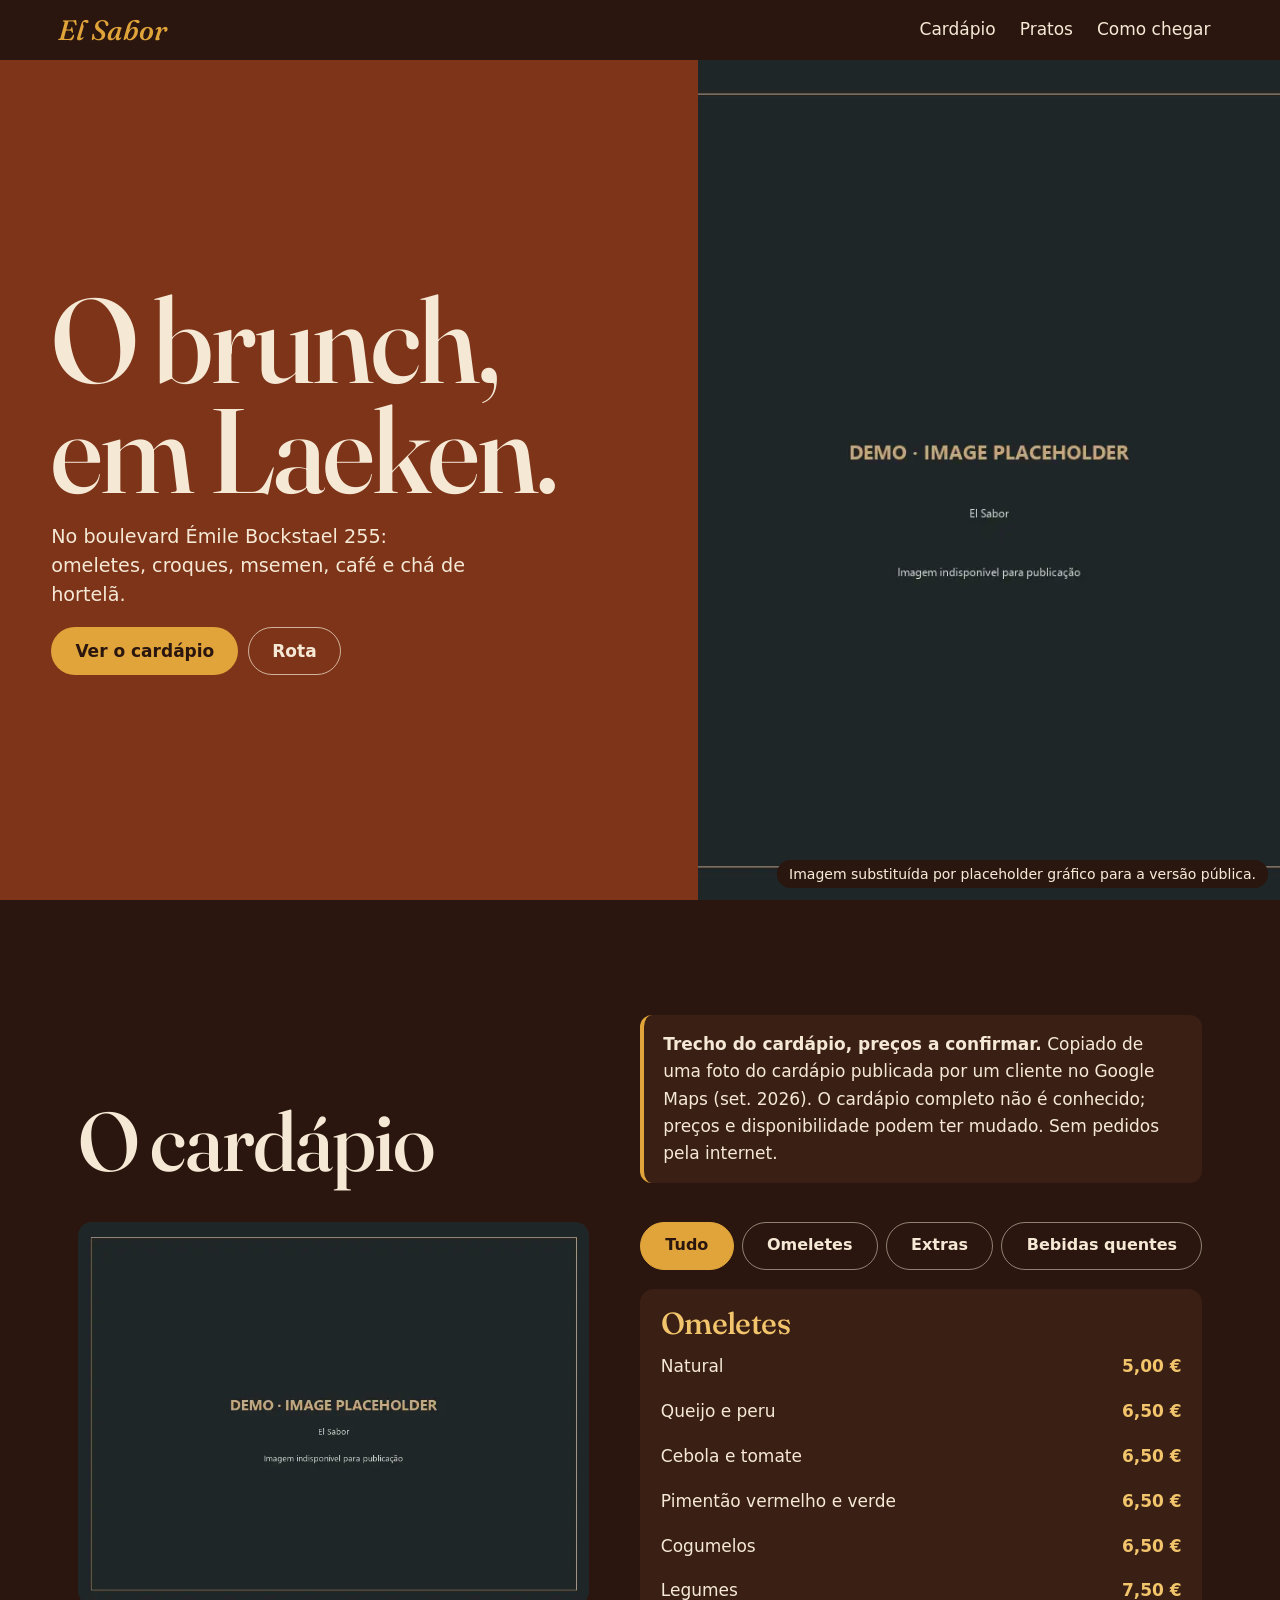
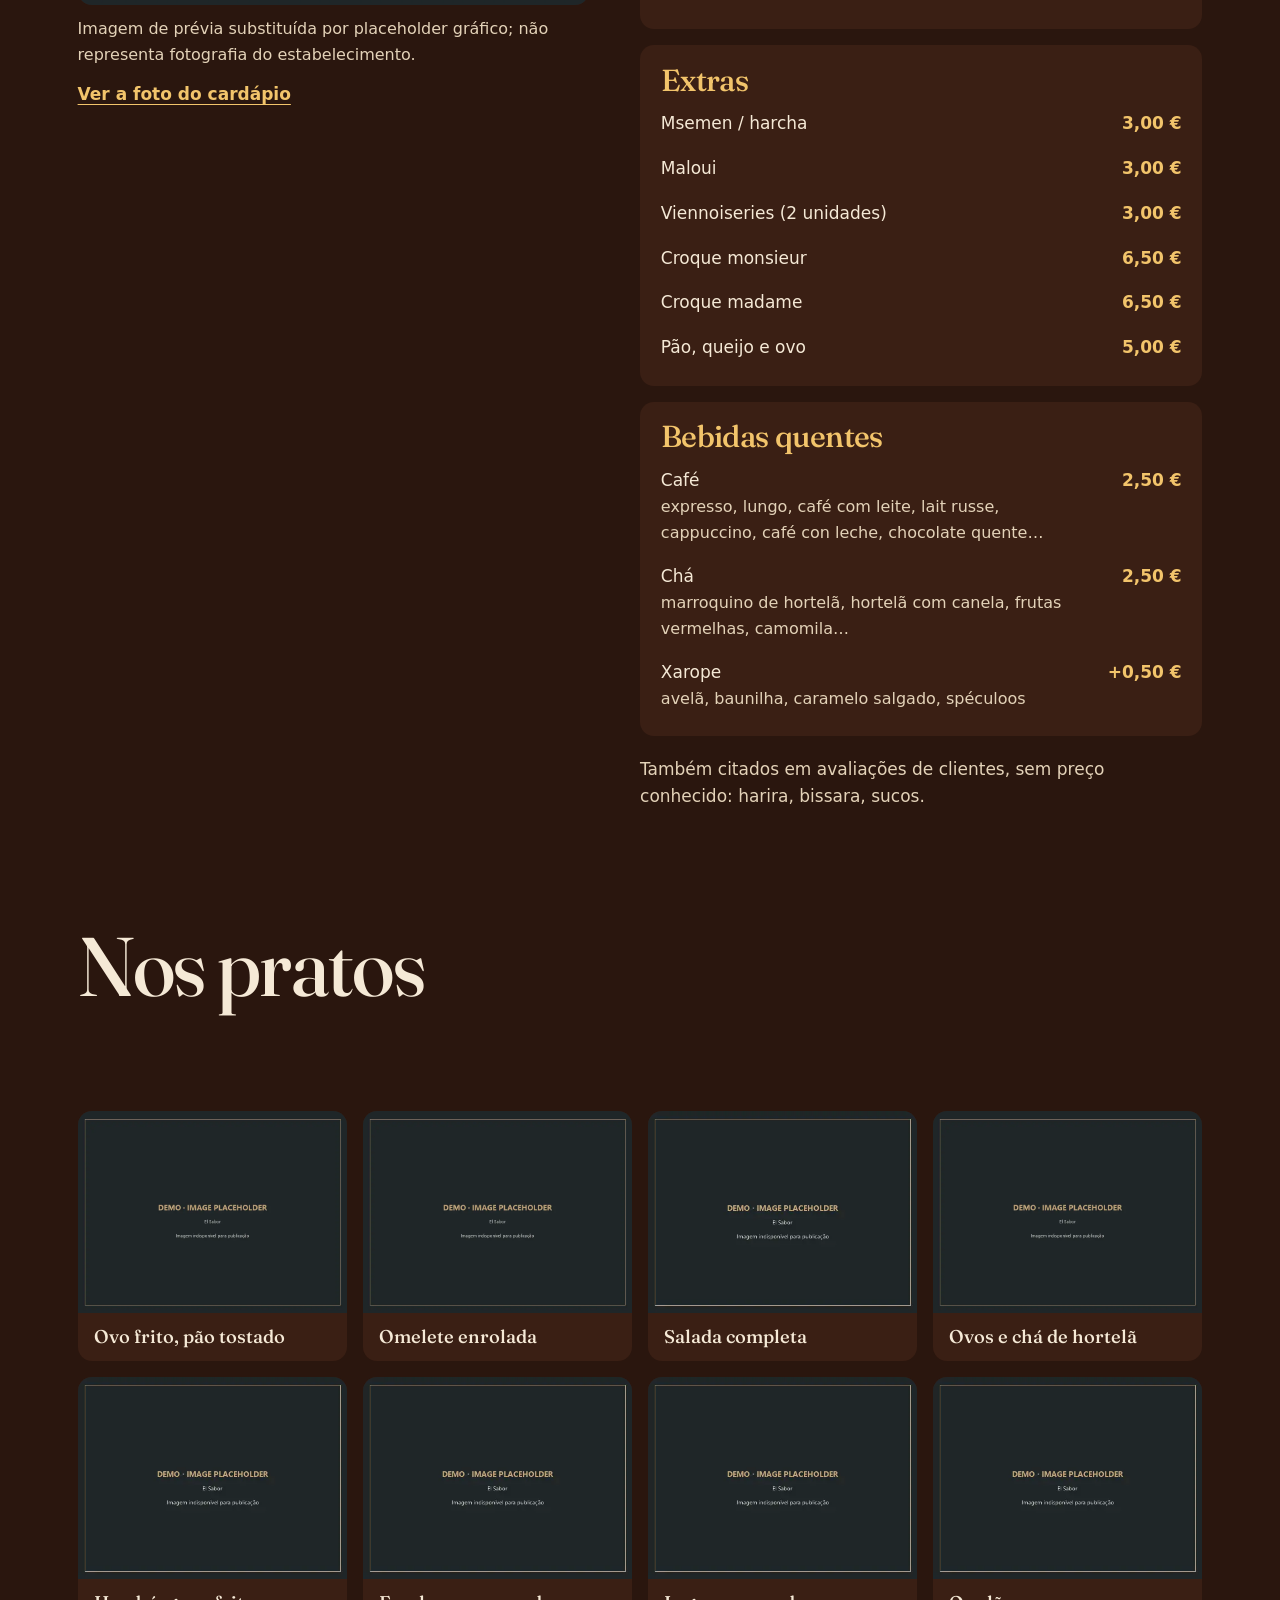
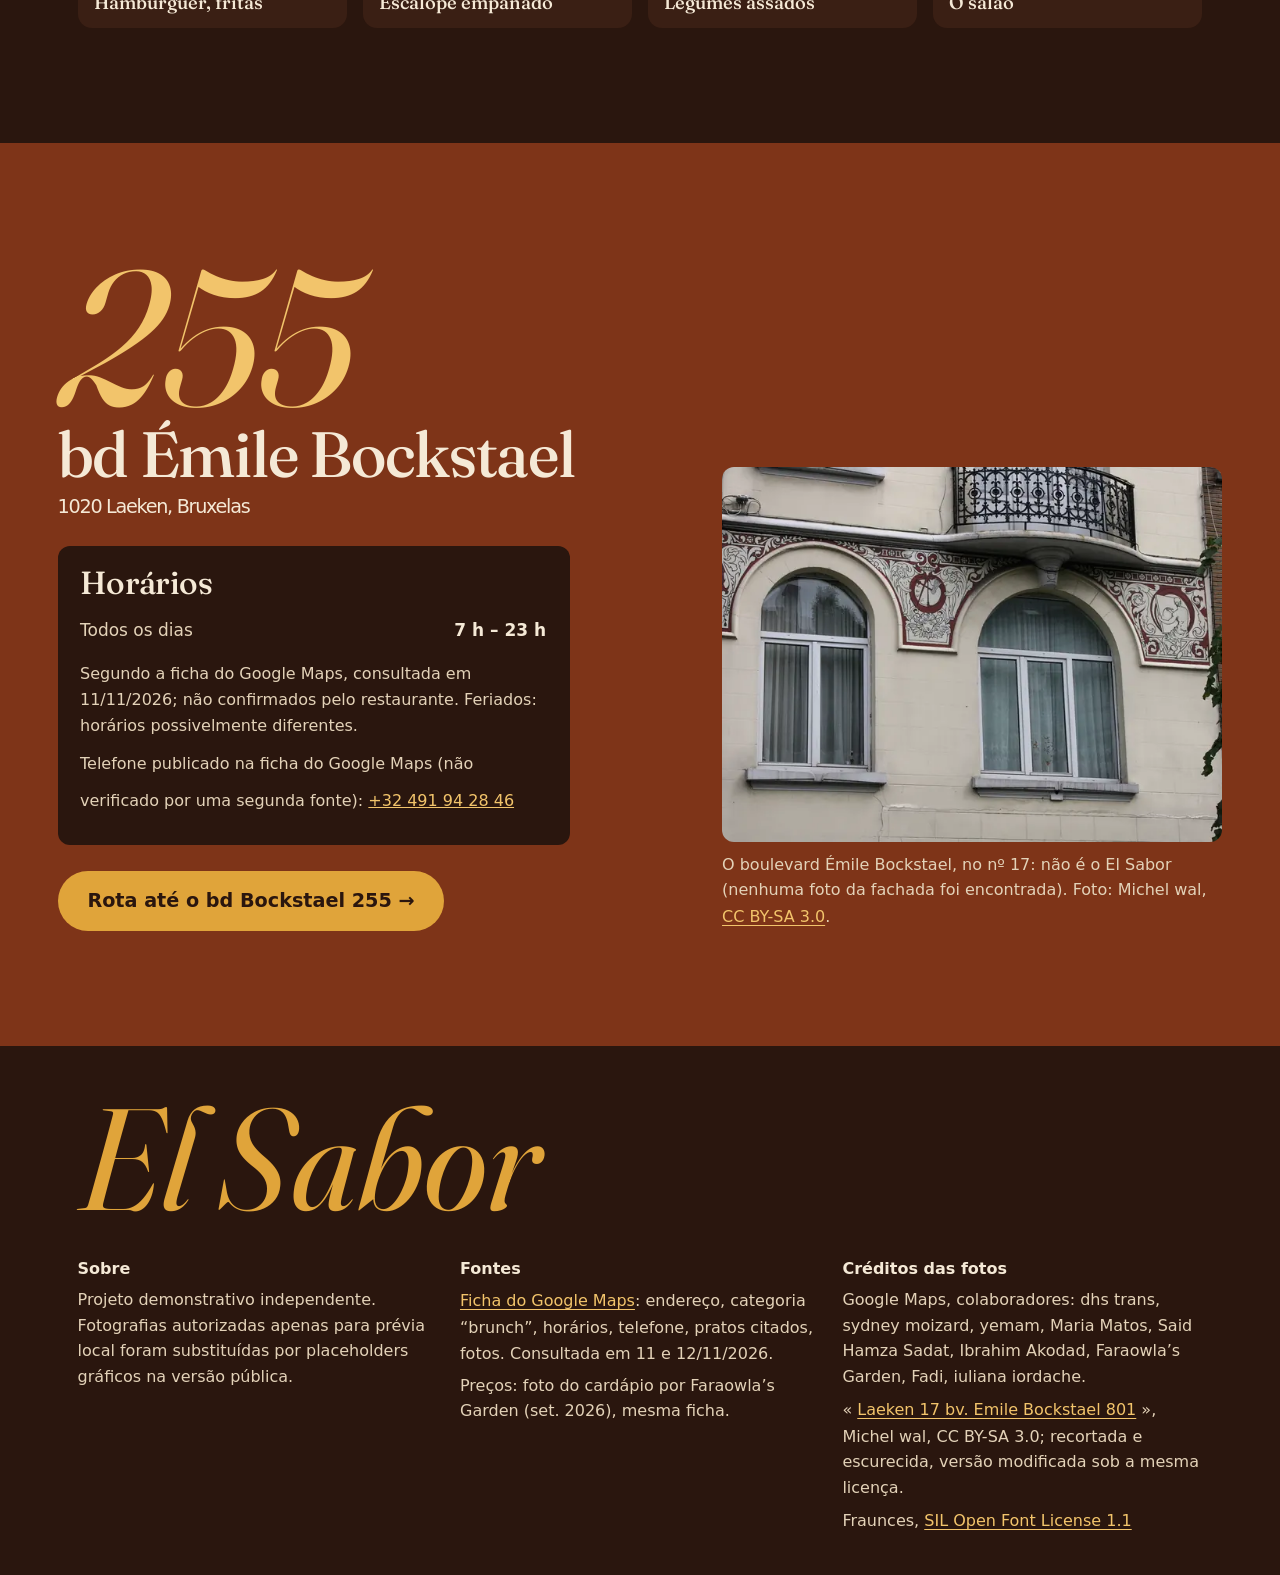
==== el-sabor/index.html @ 10681d8e "Create public-safe Brussels showcase" ====
<!DOCTYPE html>
<html lang="pt-BR">
<head>
<meta charset="utf-8">
<meta name="viewport" content="width=device-width, initial-scale=1, viewport-fit=cover">
<title>El Sabor · Laeken — brunch, boulevard Émile Bockstael 255</title>
<meta name="description" content="El Sabor, restaurante de brunch no boulevard Émile Bockstael 255, em Laeken (Bruxelas): omeletes, croques, msemen, café e chá de hortelã.">
<meta name="theme-color" content="#2A160E">
<link rel="preload" href="fonts/fraunces-latin.woff2" as="font" type="font/woff2" crossorigin>
<link rel="stylesheet" href="styles.css?v=18">
<link rel="icon" href="data:image/svg+xml,%3Csvg xmlns='http://www.w3.org/2000/svg' viewBox='0 0 32 32'%3E%3Crect width='32' height='32' rx='8' fill='%23B4532A'/%3E%3Ccircle cx='16' cy='16' r='7' fill='%23E0A43A'/%3E%3C/svg%3E">
<script>(function(r){r.classList.add('js');if(!matchMedia('(prefers-reduced-motion: reduce)').matches)r.classList.add('motion');setTimeout(function(){if(!r.classList.contains('motion-ready'))r.classList.add('motion-failsafe')},1000)})(document.documentElement)</script>
<script type="module" src="js/main.js?v=6"></script>
</head>
<body>
<a class="skip-link" href="#carte">Ir para o cardápio</a>
<header class="topbar">
  <a class="wordmark" href="#top" aria-label="El Sabor, voltar ao topo">El Sabor</a>
  <nav class="nav" aria-label="Navegação principal"><a href="#carte">Cardápio</a><a href="#assiettes">Pratos</a><a href="#venir">Como chegar</a></nav>
</header>

<main id="top">
  <section class="hero" aria-labelledby="hero-title">
    <div class="hero__media" data-fallback-box>
      <picture>
        <source media="(min-width: 60rem)" srcset="img/photos/hero-tall-720.webp 720w, img/photos/hero-tall-1000.webp 1000w" sizes="42vw" width="1000" height="1250">
        <img data-hero-zoom data-fallback src="img/photos/hero-1024.webp" srcset="img/photos/hero-640.webp 640w, img/photos/hero-1024.webp 1024w, img/photos/hero-1600.webp 1600w" sizes="100vw" width="1600" height="1000" fetchpriority="high" decoding="async"
             alt="Placeholder gráfico para demonstração pública; não é uma fotografia do estabelecimento.">
      </picture>
      <p class="credit">Imagem substituída por placeholder gráfico para a versão pública.</p>
      <p class="credit">Imagem substituída por placeholder gráfico para a versão pública.</p>
    </div>
    <div class="hero__text">
      <h1 id="hero-title" class="hero__title" data-split>O brunch,<br> em Laeken.</h1>
      <p class="hero__lede" data-reveal>No boulevard Émile Bockstael 255: omeletes, croques, msemen, café e chá de hortelã.</p>
      <div class="hero__actions" data-reveal style="--rd:120ms">
        <a class="btn btn--gold" href="#carte" data-magnetic><span class="btn__face">Ver o cardápio</span></a>
        <a class="btn btn--line" href="https://www.google.com/maps/search/?api=1&amp;query=El%20Sabor%2C%20Boulevard%20Emile%20Bockstael%20255%2C%201020%20Laeken" target="_blank" rel="noopener" data-magnetic><span class="btn__face">Rota</span></a>
      </div>
    </div>
  </section>

  <section class="menu" id="carte" aria-labelledby="menu-title" data-filter>
    <div class="menu__head">
      <h2 id="menu-title" data-split>O cardápio</h2>
      <p class="notice" role="note"><strong>Trecho do cardápio, preços a confirmar.</strong> Copiado de uma foto do cardápio publicada por um cliente no Google Maps (set. 2026). O cardápio completo não é conhecido; preços e disponibilidade podem ter mudado. Sem pedidos pela internet.</p>
    </div>
    <div class="menu__grid">
      <div class="menu__media">
        <div class="stage" data-fallback-box aria-hidden="true">
          <img class="stage__img is-on" data-cat-img="tout" data-credit="Imagem de prévia substituída por placeholder gráfico; não representa fotografia do estabelecimento." src="img/photos/card-menu-800.webp" srcset="img/photos/card-menu-480.webp 480w, img/photos/card-menu-800.webp 800w" sizes="(min-width:60rem) 45vw, 100vw" width="800" height="600" alt="" loading="lazy" decoding="async">
          <img class="stage__img" data-cat-img="omelettes" data-credit="Imagem de prévia substituída por placeholder gráfico; não representa fotografia do estabelecimento." src="img/photos/card-omelette-800.webp" srcset="img/photos/card-omelette-480.webp 480w, img/photos/card-omelette-800.webp 800w" sizes="(min-width:60rem) 45vw, 100vw" width="800" height="600" alt="" loading="lazy" decoding="async">
          <img class="stage__img" data-cat-img="extras" data-credit="Imagem de prévia substituída por placeholder gráfico; não representa fotografia do estabelecimento." src="img/photos/card-brunch-800.webp" srcset="img/photos/card-brunch-480.webp 480w, img/photos/card-brunch-800.webp 800w" sizes="(min-width:60rem) 45vw, 100vw" width="800" height="600" alt="" loading="lazy" decoding="async">
          <img class="stage__img" data-cat-img="boissons" data-credit="Imagem de prévia substituída por placeholder gráfico; não representa fotografia do estabelecimento." src="img/photos/card-benedict-800.webp" srcset="img/photos/card-benedict-480.webp 480w, img/photos/card-benedict-800.webp 800w" sizes="(min-width:60rem) 45vw, 100vw" width="800" height="600" alt="" loading="lazy" decoding="async">
        </div>
        <p class="caption" data-stage-credit>O cardápio fotografado por Faraowla’s Garden, set. 2026.</p>
        <button type="button" class="link-btn" data-dish data-group="menu" data-name="O cardápio, fotografado em set. 2026" data-desc="Foto publicada por Faraowla’s Garden na ficha do El Sabor no Google Maps (set. 2026): omeletes, extras e bebidas quentes. Preços da época, a confirmar." data-img="img/photos/full-menu-631.webp" data-alt="Cardápio do El Sabor seguro na mão: omeletes, extras e bebidas quentes com os preços.">Ver a foto do cardápio</button>
      </div>
      <div class="menu__list">
        <div class="filters" role="group" aria-label="Filtrar o cardápio">
          <button type="button" class="filter" data-cat-btn="tout" aria-pressed="true">Tudo</button>
          <button type="button" class="filter" data-cat-btn="omelettes" aria-pressed="false">Omeletes</button>
          <button type="button" class="filter" data-cat-btn="extras" aria-pressed="false">Extras</button>
          <button type="button" class="filter" data-cat-btn="boissons" aria-pressed="false">Bebidas quentes</button>
        </div>
        <p class="visually-hidden" aria-live="polite" data-filter-status></p>
        <div class="groups">
          <section class="group" data-cat="omelettes" aria-labelledby="g-om">
            <h3 id="g-om">Omeletes</h3>
            <table class="prices"><caption class="visually-hidden">Omeletes, preços anotados em set. 2026</caption><tbody>
              <tr><th scope="row">Natural</th><td>5,00 €</td></tr>
              <tr><th scope="row">Queijo e peru</th><td>6,50 €</td></tr>
              <tr><th scope="row">Cebola e tomate</th><td>6,50 €</td></tr>
              <tr><th scope="row">Pimentão vermelho e verde</th><td>6,50 €</td></tr>
              <tr><th scope="row">Cogumelos</th><td>6,50 €</td></tr>
              <tr><th scope="row">Legumes</th><td>7,50 €</td></tr></tbody></table>
          </section>
          <section class="group" data-cat="extras" aria-labelledby="g-ex">
            <h3 id="g-ex">Extras</h3>
            <table class="prices"><caption class="visually-hidden">Extras, preços anotados em set. 2026</caption><tbody>
              <tr><th scope="row">Msemen / harcha</th><td>3,00 €</td></tr>
              <tr><th scope="row">Maloui</th><td>3,00 €</td></tr>
              <tr><th scope="row">Viennoiseries (2 unidades)</th><td>3,00 €</td></tr>
              <tr><th scope="row">Croque monsieur</th><td>6,50 €</td></tr>
              <tr><th scope="row">Croque madame</th><td>6,50 €</td></tr>
              <tr><th scope="row">Pão, queijo e ovo</th><td>5,00 €</td></tr></tbody></table>
          </section>
          <section class="group" data-cat="boissons" aria-labelledby="g-bo">
            <h3 id="g-bo">Bebidas quentes</h3>
            <table class="prices"><caption class="visually-hidden">Bebidas quentes, preços anotados em set. 2026</caption><tbody>
              <tr><th scope="row">Café <span class="sub">expresso, lungo, café com leite, lait russe, cappuccino, café con leche, chocolate quente…</span></th><td>2,50 €</td></tr>
              <tr><th scope="row">Chá <span class="sub">marroquino de hortelã, hortelã com canela, frutas vermelhas, camomila…</span></th><td>2,50 €</td></tr>
              <tr><th scope="row">Xarope <span class="sub">avelã, baunilha, caramelo salgado, spéculoos</span></th><td>+0,50 €</td></tr></tbody></table>
          </section>
        </div>
        <p class="also">Também citados em avaliações de clientes, sem preço conhecido: harira, bissara, sucos.</p>
      </div>
    </div>
  </section>

  <section class="plates" id="assiettes" aria-labelledby="plates-title">
    <div class="plates__head">
      <h2 id="plates-title" data-split>Nos pratos</h2>
      <p data-reveal>Fotos publicadas por clientes na ficha do Google Maps. Os nomes exatos dos pratos não são conhecidos: damos apenas a descrição do que se vê.</p>
    </div>
    <ul class="plates__grid">
      <li data-reveal><button type="button" class="plate" data-dish data-group="plates" data-name="Ovo frito sobre pão tostado" data-desc="Ovo frito sobre pão tostado, salada crua e cesta de pães. Foto publicada por sydney moizard (nov. 2026)." data-img="img/photos/full-brunch-788.webp" data-alt="Placeholder gráfico para demonstração pública; não é uma fotografia do estabelecimento."><img src="img/photos/card-brunch-480.webp" srcset="img/photos/card-brunch-480.webp 480w, img/photos/card-brunch-800.webp 800w" sizes="(min-width:60rem) 25vw, (min-width:36rem) 45vw, 92vw" width="800" height="600" loading="lazy" decoding="async" alt="Placeholder gráfico para demonstração pública; não é uma fotografia do estabelecimento."><span class="plate__label">Ovo frito, pão tostado</span></button></li>
      <li data-reveal style="--rd:60ms"><button type="button" class="plate" data-dish data-group="plates" data-name="Omelete enrolada" data-desc="Omelete enrolada, batatas fritas, salada crua e café. Foto publicada por Maria Matos (set. 2026)." data-img="img/photos/full-omelette-1400.webp" data-alt="Omelete enrolada em prato branco, batatas fritas e café."><img src="img/photos/card-omelette-480.webp" srcset="img/photos/card-omelette-480.webp 480w, img/photos/card-omelette-800.webp 800w" sizes="(min-width:60rem) 25vw, (min-width:36rem) 45vw, 92vw" width="800" height="600" loading="lazy" decoding="async" alt="Omelete enrolada, batatas fritas e café."><span class="plate__label">Omelete enrolada</span></button></li>
      <li data-reveal style="--rd:120ms"><button type="button" class="plate" data-dish data-group="plates" data-name="Salada completa" data-desc="Salada completa com ovo cozido e suco de laranja. Foto publicada por yemam (dez. 2025)." data-img="img/photos/full-salade-1400.webp" data-alt="Placeholder gráfico para demonstração pública; não é uma fotografia do estabelecimento."><img src="img/photos/card-salade-480.webp" srcset="img/photos/card-salade-480.webp 480w, img/photos/card-salade-800.webp 800w" sizes="(min-width:60rem) 25vw, (min-width:36rem) 45vw, 92vw" width="800" height="600" loading="lazy" decoding="async" alt="Placeholder gráfico para demonstração pública; não é uma fotografia do estabelecimento."><span class="plate__label">Salada completa</span></button></li>
      <li data-reveal style="--rd:180ms"><button type="button" class="plate" data-dish data-group="plates" data-name="Ovos com molho holandês" data-desc="Ovos cobertos de molho holandês e copo de chá de hortelã. Foto publicada por Fadi (set. 2025)." data-img="img/photos/full-benedict-1050.webp" data-alt="Ovos cobertos de molho holandês e um copo grande de chá de hortelã."><img src="img/photos/card-benedict-480.webp" srcset="img/photos/card-benedict-480.webp 480w, img/photos/card-benedict-800.webp 800w" sizes="(min-width:60rem) 25vw, (min-width:36rem) 45vw, 92vw" width="800" height="600" loading="lazy" decoding="async" alt="Ovos com molho holandês e chá de hortelã."><span class="plate__label">Ovos e chá de hortelã</span></button></li>
      <li data-reveal><button type="button" class="plate" data-dish data-group="plates" data-name="Hambúrguer e fritas" data-desc="Hambúrguer e batatas fritas na cestinha. Foto publicada por Ibrahim Akodad (out. 2025)." data-img="img/photos/full-burger-1050.webp" data-alt="Hambúrguer e batatas fritas numa cestinha de metal em prato preto."><img src="img/photos/card-burger-480.webp" srcset="img/photos/card-burger-480.webp 480w, img/photos/card-burger-800.webp 800w" sizes="(min-width:60rem) 25vw, (min-width:36rem) 45vw, 92vw" width="800" height="600" loading="lazy" decoding="async" alt="Hambúrguer e batatas fritas."><span class="plate__label">Hambúrguer, fritas</span></button></li>
      <li data-reveal style="--rd:60ms"><button type="button" class="plate" data-dish data-group="plates" data-name="Escalope empanado" data-desc="Escalope empanado, saladas e molhos. Foto publicada por iuliana iordache (dez. 2025)." data-img="img/photos/full-escalope-1050.webp" data-alt="Placeholder gráfico para demonstração pública; não é uma fotografia do estabelecimento."><img src="img/photos/card-escalope-480.webp" srcset="img/photos/card-escalope-480.webp 480w, img/photos/card-escalope-800.webp 800w" sizes="(min-width:60rem) 25vw, (min-width:36rem) 45vw, 92vw" width="800" height="600" loading="lazy" decoding="async" alt="Placeholder gráfico para demonstração pública; não é uma fotografia do estabelecimento."><span class="plate__label">Escalope empanado</span></button></li>
      <li data-reveal style="--rd:120ms"><button type="button" class="plate" data-dish data-group="plates" data-name="Legumes assados" data-desc="Legumes assados, molho e flores comestíveis. Foto publicada por Said Hamza Sadat (out. 2025)." data-img="img/photos/full-legumes-1050.webp" data-alt="Legumes assados com molho, decorados com flores, em prato preto."><img src="img/photos/card-legumes-480.webp" srcset="img/photos/card-legumes-480.webp 480w, img/photos/card-legumes-800.webp 800w" sizes="(min-width:60rem) 25vw, (min-width:36rem) 45vw, 92vw" width="800" height="600" loading="lazy" decoding="async" alt="Legumes assados e molho."><span class="plate__label">Legumes assados</span></button></li>
      <li data-reveal style="--rd:180ms"><button type="button" class="plate" data-dish data-group="plates" data-name="O salão" data-desc="Bancos verdes, madeira clara, balcão ao fundo. Foto publicada por sydney moizard (nov. 2026)." data-img="img/photos/full-salle-1050.webp" data-alt="Placeholder gráfico para demonstração pública; não é uma fotografia do estabelecimento."><img src="img/photos/card-salle-480.webp" srcset="img/photos/card-salle-480.webp 480w, img/photos/card-salle-800.webp 800w" sizes="(min-width:60rem) 25vw, (min-width:36rem) 45vw, 92vw" width="800" height="600" loading="lazy" decoding="async" alt="Placeholder gráfico para demonstração pública; não é uma fotografia do estabelecimento."><span class="plate__label">O salão</span></button></li>
    </ul>
  </section>

  <section class="visit" id="venir" aria-labelledby="visit-title">
    <div class="visit__main">
      <h2 id="visit-title" class="visit__title"><span class="visit__number" data-split>255</span> <span data-reveal>bd Émile Bockstael <span class="visit__city">1020 Laeken, Bruxelas</span></span></h2>
      <div class="hours-card" data-reveal>
        <h3>Horários</h3>
        <table class="hours"><caption class="visually-hidden">Horários publicados na ficha do Google Maps</caption>
          <tbody><tr><th scope="row">Todos os dias</th><td>7 h – 23 h</td></tr></tbody></table>
        <p class="note">Segundo a ficha do Google Maps, consultada em 11/11/2026; não confirmados pelo restaurante. Feriados: horários possivelmente diferentes.</p>
        <p class="note">Telefone publicado na ficha do Google Maps (não verificado por uma segunda fonte): <a href="tel:+32491942846">+32 491 94 28 46</a></p>
      </div>
      <a class="btn btn--gold btn--xl" href="https://www.google.com/maps/search/?api=1&amp;query=El%20Sabor%2C%20Boulevard%20Emile%20Bockstael%20255%2C%201020%20Laeken" target="_blank" rel="noopener" data-magnetic><span class="btn__face">Rota até o bd Bockstael 255 →</span></a>
    </div>
    <figure class="visit__photo" data-reveal>
      <img src="img/world/bockstael-640.webp" srcset="img/world/bockstael-480.webp 480w, img/world/bockstael-640.webp 640w, img/world/bockstael-1024.webp 1024w" sizes="(min-width:56rem) 40vw, 100vw" width="640" height="480" loading="lazy" decoding="async" alt="Placeholder gráfico para demonstração pública; não é uma fotografia do estabelecimento.">
      <figcaption>O boulevard Émile Bockstael, no nº 17: não é o El Sabor (nenhuma foto da fachada foi encontrada). Foto: Michel wal, <a href="https://creativecommons.org/licenses/by-sa/3.0/deed.pt_BR" target="_blank" rel="noopener">CC BY-SA 3.0</a>.</figcaption>
    </figure>
  </section>
</main>

<footer class="foot">
  <p class="foot__mark" aria-hidden="true">El Sabor</p>
  <div class="foot__cols">
    <div><p class="foot__label">Sobre</p><p>Projeto demonstrativo independente. Fotografias autorizadas apenas para prévia local foram substituídas por placeholders gráficos na versão pública.</p></div>
    <div><p class="foot__label">Fontes</p><ul><li><a href="https://www.google.com/maps/place/El+sabor/@50.879292,4.3480544,17z/data=!4m6!3m5!1s0x47c3c3ba81b5878b:0x41e1546cb2e3482b!8m2!3d50.879292!4d4.3480544!16s%2Fg%2F11yhycg9dl" target="_blank" rel="noopener">Ficha do Google Maps</a>: endereço, categoria “brunch”, horários, telefone, pratos citados, fotos. Consultada em 11 e 12/11/2026.</li><li>Preços: foto do cardápio por Faraowla’s Garden (set. 2026), mesma ficha.</li></ul></div>
    <div><p class="foot__label">Créditos das fotos</p><ul>
      <li>Google Maps, colaboradores: dhs trans, sydney moizard, yemam, Maria Matos, Said Hamza Sadat, Ibrahim Akodad, Faraowla’s Garden, Fadi, iuliana iordache.</li>
      <li>« <a href="https://commons.wikimedia.org/wiki/File:Laeken_17_bv._Emile_Bockstael_801.jpg" target="_blank" rel="noopener">Laeken 17 bv. Emile Bockstael 801</a> », Michel wal, CC BY-SA 3.0; recortada e escurecida, versão modificada sob a mesma licença.</li>
      <li>Fraunces, <a href="fonts/OFL-Fraunces.txt">SIL Open Font License 1.1</a></li></ul></div>
  </div>
</footer>

<nav class="dock" aria-label="Rota">
  <a class="dock__btn" href="https://www.google.com/maps/search/?api=1&amp;query=El%20Sabor%2C%20Boulevard%20Emile%20Bockstael%20255%2C%201020%20Laeken" target="_blank" rel="noopener">Rota</a>
</nav>

<dialog class="dish" aria-labelledby="dish-title" data-dish-dialog>
  <div class="dish__inner">
    <div class="dish__frame"><img class="dish__img" src="data:image/svg+xml,%3Csvg xmlns='http://www.w3.org/2000/svg' viewBox='0 0 1 1'%3E%3C/svg%3E" alt="" draggable="false"></div>
    <div class="dish__body">
      <button type="button" class="dish__x" data-close-x aria-label="Fechar">✕</button>
      <h2 class="dish__title" id="dish-title"></h2>
      <p class="dish__text"></p>
      <p class="dish__meta"><span class="dish__pos" aria-live="polite"></span> · Foto de cliente, não oficial.</p>
      <div class="dish__controls">
        <button type="button" class="dish__btn" data-prev aria-label="Foto anterior">←</button>
        <button type="button" class="dish__btn" data-next aria-label="Próxima foto">→</button>
        <button type="button" class="dish__btn dish__close" data-close>Fechar</button>
      </div>
    </div>
  </div>
</dialog>
</body>
</html>
---- el-sabor/styles.css ----
/* El Sabor · Laeken — terre cuite, terre sombre, or, une touche de vert frais */
@font-face{font-family:"Fraunces";src:url("fonts/fraunces-latin.woff2") format("woff2");font-weight:300 800;font-style:normal;font-display:swap}
@font-face{font-family:"Fraunces";src:url("fonts/fraunces-italic-latin.woff2") format("woff2");font-weight:300 800;font-style:italic;font-display:swap}
:root{
  --earth:#2A160E;      /* fond nuit-terre */
  --earth-2:#3A1F14;    /* sections */
  --clay:#B4532A;       /* terre cuite (aplats, décor) */
  --clay-dk:#7E3418;
  --sand:#F5E9D6;       /* texte */
  --sand-soft:#E3D2B8;
  --gold:#E0A43A;       /* action */
  --gold-lt:#F2C46B;    /* focus */
  --leaf:#9CCB8A;       /* accent vert, lisible sur terre */
  --serif:"Fraunces",Georgia,serif;
  --sans:"Segoe UI",system-ui,-apple-system,"Helvetica Neue",Arial,sans-serif;
  --gutter:clamp(1.15rem,4.5vw,4rem); --wrap:1240px; --header-h:60px; --tap:48px; --dock-h:64px;
  --ease:cubic-bezier(.22,.8,.3,1);
}
*,*::before,*::after{box-sizing:border-box}
html{-webkit-text-size-adjust:100%;scroll-padding-top:calc(var(--header-h) + 14px);scroll-padding-bottom:calc(var(--dock-h) + 24px + env(safe-area-inset-bottom,0px));background:var(--earth)}
@media (prefers-reduced-motion:no-preference){html{scroll-behavior:smooth}}
body{margin:0;background:var(--earth);color:var(--sand);font:400 1.0625rem/1.6 var(--sans);overflow-x:clip}
img{display:block;max-width:100%;height:auto}
h1,h2,h3{margin:0;font-family:var(--serif);font-weight:500;line-height:1;letter-spacing:-.02em}
p,ul,figure{margin:0} ul{padding:0;list-style:none} a{color:inherit}
.visually-hidden{position:absolute!important;width:1px;height:1px;margin:-1px;overflow:hidden;clip:rect(0 0 0 0);white-space:nowrap;border:0}
:where(a,button,[tabindex]):focus-visible{outline:3px solid var(--gold-lt);outline-offset:3px;border-radius:6px}
.skip-link{position:absolute;left:-9999px;top:8px;z-index:100;background:var(--gold);color:var(--earth);padding:.8rem 1rem;font-weight:650}
.skip-link:focus{left:8px}

.btn{display:inline-flex;min-height:var(--tap);border-radius:999px;text-decoration:none}
.btn__face{display:inline-flex;align-items:center;justify-content:center;gap:.5rem;width:100%;min-height:var(--tap);padding:.8rem 1.45rem;border-radius:inherit;border:1.5px solid transparent;font:650 1.0625rem/1.1 var(--sans);transition:background-color .2s,color .2s,border-color .2s}
.btn--gold .btn__face{background:var(--gold);color:var(--earth)}
.btn--gold:hover .btn__face{background:var(--gold-lt)}
.btn--line .btn__face{border-color:rgba(245,233,214,.7);color:var(--sand)}
.btn--line:hover .btn__face{border-color:var(--gold-lt);color:var(--gold-lt)}
.btn:focus-visible{border-radius:999px;outline-offset:4px}
.btn--xl .btn__face{min-height:60px;padding:1rem 1.8rem;font-size:1.2rem}

.topbar{position:sticky;top:0;z-index:50;display:flex;align-items:center;justify-content:space-between;gap:1rem;min-height:var(--header-h);padding:env(safe-area-inset-top,0px) var(--gutter) 0;background:var(--earth)}
.wordmark{display:inline-flex;align-items:center;min-height:var(--tap);font:italic 500 1.75rem/1 var(--serif);color:var(--gold);text-decoration:none}
.nav{display:flex}
.nav a{display:inline-flex;align-items:center;min-height:var(--tap);padding:0 .75rem;text-decoration:none}
.nav a:hover{color:var(--gold-lt)}
@media (max-width:420px){.wordmark{font-size:1.45rem}.nav a{padding:0 .4rem;font-size:1rem}}

/* Ouverture : grande photo + texte sur un aplat terre cuite */
.hero{display:grid;background:var(--clay-dk)}
.hero__media{position:relative;overflow:hidden;aspect-ratio:16/10;background:var(--earth-2)}
.hero__media picture{display:block;width:100%;height:100%}
.hero__media img{width:100%;height:100%;object-fit:cover;transform-origin:50% 60%}
.credit{position:absolute;right:.75rem;bottom:.75rem;max-width:calc(100% - 1.5rem);padding:.3rem .75rem;border-radius:999px;background:rgba(42,22,14,.88);color:var(--sand);font:500 .875rem/1.3 var(--sans)}
.credit--tall{display:none}
@media (min-width:60rem){.credit--wide{display:none}.credit--tall{display:block}}
.hero__text{display:grid;gap:1.1rem;align-content:center;padding:2rem var(--gutter) 2.6rem}
.hero__title{font-size:clamp(3rem,11vw,7.5rem);line-height:.92;max-width:11ch;color:var(--sand)}
.hero__lede{font-size:1.2rem;line-height:1.5;max-width:34ch;color:var(--sand)}
.hero__actions{display:flex;flex-wrap:wrap;gap:.6rem}
@media (min-width:60rem){
  .hero{grid-template-columns:minmax(0,1.2fr) minmax(0,1fr);min-height:calc(100svh - var(--header-h))}
  .hero__media{aspect-ratio:auto;order:2}
  .hero__text{padding:4rem clamp(2rem,4vw,4rem)}
}

/* Carte */
.menu{max-width:var(--wrap);margin:0 auto;padding:clamp(4rem,9vw,8rem) var(--gutter)}
.menu__head{display:grid;gap:1rem;margin-bottom:2.2rem}
.menu__head h2{font-size:clamp(2.6rem,7vw,5.2rem)}
.notice{max-width:60ch;padding:1rem 1.2rem;border-radius:12px;background:var(--earth-2);border-left:4px solid var(--gold);color:var(--sand)}
.menu__grid{display:grid;gap:1.8rem}
.stage{position:relative;aspect-ratio:4/3;border-radius:14px;overflow:hidden;background:var(--earth-2)}
.stage__img{position:absolute;inset:0;width:100%;height:100%;object-fit:cover;opacity:0}
.stage__img.is-on{opacity:1}
.stage.is-missing::after,.hero__media.is-missing::after{content:"Image indisponible";position:absolute;inset:0;display:grid;place-items:center;background:var(--earth-2);color:var(--sand-soft)}
.caption{margin-top:.6rem;font-size:1rem;color:var(--sand-soft)}
.filters{display:none;flex-wrap:wrap;gap:.5rem;margin-bottom:1.2rem}
.filter-ready .filters{display:flex}
.filter{min-height:var(--tap);padding:.5rem 1.1rem;border-radius:999px;border:1.5px solid rgba(245,233,214,.5);background:transparent;color:var(--sand);font:650 1rem/1 var(--sans);cursor:pointer}
.filter:hover{border-color:var(--gold-lt)}
.filter[aria-pressed="true"]{background:var(--gold);border-color:var(--gold);color:var(--earth)}
.groups{display:grid;gap:1rem}
.group{padding:1.2rem 1.3rem 1rem;border-radius:14px;background:var(--earth-2)}
.group[hidden]{display:none}
.group h3{font-size:1.9rem;color:var(--gold-lt);margin-bottom:.4rem}
.prices{width:100%;border-collapse:collapse;font-variant-numeric:tabular-nums}
.prices th,.prices td{padding:.55rem 0;vertical-align:baseline}
.prices th{text-align:left;font-weight:500}
.prices td{text-align:right;font-weight:650;white-space:nowrap;padding-left:1rem;color:var(--gold-lt)}
.sub{display:block;font-size:1rem;color:var(--sand-soft);font-weight:400}
.also{margin-top:1.2rem;color:var(--sand-soft)}
.link-btn{display:none;align-items:center;min-height:var(--tap);margin-top:.4rem;padding:0;border:0;background:none;color:var(--gold-lt);font:650 1.0625rem/1 var(--sans);text-decoration:underline;text-underline-offset:4px;cursor:pointer}
.js .link-btn{display:inline-flex}
html:not(.js) .plate{pointer-events:none}

@media (min-width:60rem){.menu__grid{grid-template-columns:minmax(0,1fr) minmax(0,1.1fr);gap:clamp(2rem,4vw,4rem);align-items:start}.menu__media{position:sticky;top:calc(var(--header-h) + 20px)}}

/* Dans les assiettes : grille de photos, ouverture en fiche (FLIP) */
.plates{max-width:var(--wrap);margin:0 auto;padding:0 var(--gutter) clamp(4rem,9vw,8rem)}
.plates__head{display:grid;gap:1rem;margin-bottom:2rem}
.plates__head h2{font-size:clamp(2.6rem,7vw,5.2rem)}
.plates__head p{max-width:58ch;color:var(--sand-soft)}
.plates__grid{display:grid;gap:1rem;grid-template-columns:1fr}
@media (min-width:36rem){.plates__grid{grid-template-columns:1fr 1fr}}
@media (min-width:60rem){.plates__grid{grid-template-columns:repeat(4,1fr)}}
.plate{position:relative;display:block;width:100%;padding:0;border:0;border-radius:14px;overflow:hidden;background:var(--earth-2);color:var(--sand);cursor:zoom-in;text-align:left}
.plate img{width:100%;aspect-ratio:4/3;object-fit:cover;transition:transform .6s var(--ease)}
.plate__label{display:block;padding:.75rem 1rem .85rem;font:500 1.15rem/1.25 var(--serif)}
@media (hover:hover){.plate:hover img{transform:scale(1.06)}}
.plate:focus-visible{outline-offset:3px}
.plate:focus-visible img{transform:scale(1.04)}

/* Venir */
.visit{background:var(--clay-dk);padding:clamp(4rem,9vw,8rem) var(--gutter);display:grid;gap:2.4rem}
.visit > *{max-width:var(--wrap)}
.visit__main{display:grid;gap:1.6rem;justify-items:start}
.visit__title{display:flex;flex-wrap:wrap;align-items:baseline;gap:.4rem 1.2rem;font-size:clamp(2.2rem,6vw,4rem)}
.visit__number{font:italic 400 clamp(6rem,22vw,12rem)/.82 var(--serif);color:var(--gold-lt)}
.visit__city{display:block;margin-top:.5rem;font:400 1.2rem/1.4 var(--sans);color:var(--sand)}
.hours-card{width:100%;max-width:32rem;padding:1.3rem 1.4rem;border-radius:12px;background:var(--earth)}
.hours-card h3{font-size:2rem}
.hours{width:100%;margin-top:.8rem;border-collapse:collapse;font-variant-numeric:tabular-nums}
.hours th{text-align:left;font-weight:400;color:var(--sand-soft);padding:.3rem 0}
.hours td{text-align:right;font-weight:650}
.note{margin-top:.8rem;font-size:1rem;color:var(--sand-soft)}
.note a{color:var(--gold-lt);display:inline-block;min-height:var(--tap);line-height:var(--tap)}
.visit__photo{display:grid;gap:.6rem}
.visit__photo img{width:100%;aspect-ratio:4/3;object-fit:cover;border-radius:12px}
.visit__photo figcaption{font-size:1rem;color:var(--sand-soft)}
.visit__photo a,.foot a{color:var(--gold-lt);text-underline-offset:3px}
@media (min-width:56rem){.visit{grid-template-columns:minmax(0,1.2fr) minmax(0,1fr);align-items:end;column-gap:clamp(2rem,5vw,5rem)}.visit > *{max-width:none}}

.foot{max-width:var(--wrap);margin:0 auto;padding:3rem var(--gutter) calc(2.5rem + var(--dock-h) + env(safe-area-inset-bottom,0px));display:grid;gap:2rem;color:var(--sand-soft);font-size:1rem}
.foot__mark{font:italic 400 clamp(3.4rem,15vw,9rem)/.9 var(--serif);color:var(--gold)}
.foot__cols{display:grid;gap:1.4rem}
.foot__label{font-weight:650;color:var(--sand);margin-bottom:.35rem}
.foot ul{display:grid;gap:.4rem}
@media (min-width:48rem){.foot__cols{grid-template-columns:repeat(3,1fr)}}

/* Dock mobile : itinéraire seul (téléphone non vérifié par une seconde source) */
.dock{position:fixed;z-index:60;left:0;right:0;bottom:0;display:flex;justify-content:center;padding:0 12px calc(12px + env(safe-area-inset-bottom,0px));pointer-events:none}
.dock__btn{pointer-events:auto;display:inline-flex;align-items:center;justify-content:center;min-height:52px;min-width:12rem;padding:0 1.5rem;border-radius:999px;background:var(--gold);color:var(--earth);font:650 1.0625rem/1 var(--sans);text-decoration:none}
@media (min-width:56rem){.dock{display:none}.foot{padding-bottom:2.5rem}}

/* Fiche plat */
.dish{width:min(100% - 2rem,56rem);max-height:calc(100svh - 2rem);padding:0;border:0;border-radius:16px;background:var(--earth-2);color:var(--sand)}
.dish::backdrop{background:rgba(20,10,6,.9)}
.dish[open]{animation:dish-in .32s var(--ease)}
@keyframes dish-in{from{opacity:0}}
.dish__inner{display:grid}
.dish__frame{position:relative;aspect-ratio:4/3;overflow:hidden;background:var(--earth);touch-action:pan-y pinch-zoom;cursor:grab}
.dish__frame.is-dragging{cursor:grabbing}
.dish__img{width:100%;height:100%;object-fit:contain;transition:opacity .2s;user-select:none;-webkit-user-drag:none}
.dish__img.is-loading{opacity:.4}
.dish__frame.is-missing::after{content:"Image indisponible";position:absolute;inset:0;display:grid;place-items:center}
.dish__body{display:grid;gap:.7rem;padding:1.3rem 1.4rem 1.4rem}
.dish__title{font-size:2rem}
.dish__meta{font-size:1rem;color:var(--sand-soft)}
.dish__route{justify-self:start;display:inline-flex;align-items:center;min-height:var(--tap);color:var(--gold-lt)}
.dish__controls{display:flex;gap:.5rem;flex-wrap:wrap}
.dish__btn{min-width:var(--tap);min-height:var(--tap);padding:0 1rem;border-radius:999px;border:1.5px solid rgba(245,233,214,.5);background:transparent;color:var(--sand);font:650 1rem/1 var(--sans);cursor:pointer}
.dish__close{margin-left:auto;background:var(--gold);color:var(--earth);border-color:var(--gold)}
@media (min-width:48rem){.dish__inner{grid-template-columns:1.2fr 1fr}.dish__frame{aspect-ratio:auto;height:min(36rem,calc(100svh - 4rem))}}
@media (max-width:47.99rem){.dish__frame{aspect-ratio:auto;height:min(58svh,30rem)}}
body.has-dialog{overflow:hidden}

/* Révélations */
[data-split] .w{display:inline-block;vertical-align:top;overflow:hidden;padding:0 .12em .1em;margin:0 -.12em -.1em}
[data-split] .w__i{display:inline-block}
.motion:not(.motion-ready):not(.motion-failsafe) [data-split]{opacity:0}
.motion-ready [data-split].is-pending .w__i{transform:translateY(108%)}
.motion-ready [data-reveal].is-pending{opacity:0;transform:translateY(18px)}
.motion-ready [data-reveal]{transition:opacity .6s var(--ease) var(--rd,0ms),transform .7s var(--ease) var(--rd,0ms)}
.motion-failsafe [data-split],.motion-failsafe [data-reveal]{opacity:1!important;transform:none!important}
@media (prefers-reduced-motion:reduce){
  *,*::before,*::after{animation-duration:.001ms!important;transition-duration:.001ms!important;scroll-behavior:auto!important}
  [data-split],[data-reveal]{opacity:1!important;transform:none!important}
  [data-split] .w__i,.btn__face,.plate img{transform:none!important}
}

/* Mobile : l'itinéraire est déjà dans la barre fixe ; l'ouverture garde « Voir la carte » visible */
@media (max-width:55.99rem){.hero__actions .btn--line{display:none}}
@media (max-width:55.99rem) and (max-height:700px){.hero__title{font-size:clamp(2.4rem,11vw,3.2rem)}.hero__lede{font-size:1rem}.hero__text{gap:.7rem}}
@media (max-width:59.99rem) and (max-height:700px){.hero__media{aspect-ratio:2/1}.hero__text{padding-top:1.2rem;padding-bottom:1.4rem}}

/* Image en échec : cadre étiqueté, dimensions conservées */
.plate.is-missing,.shot.is-missing,.essay__inline.is-missing,.grill__band.is-missing,.menu__photo.is-missing{position:relative}
.plate.is-missing img,.shot.is-missing img,.essay__inline.is-missing img,.grill__band.is-missing img,.menu__photo.is-missing img{visibility:hidden}
.plate.is-missing::after,.shot.is-missing::after,.essay__inline.is-missing::after,.grill__band.is-missing::after,.menu__photo.is-missing::after{content:"Image indisponible";position:absolute;inset:0;display:grid;place-items:center;font:600 1rem/1.3 system-ui,sans-serif;color:inherit;background:rgba(0,0,0,.25)}
figure.is-missing,.thumb.is-missing,.essay__stage.is-missing{position:relative}
figure.is-missing img,.thumb.is-missing img,.essay__stage.is-missing img{visibility:hidden}
figure.is-missing::after,.thumb.is-missing::after,.essay__stage.is-missing::after{content:"Image indisponible";position:absolute;inset:0;display:grid;place-items:center;font:600 1rem/1.3 system-ui,sans-serif;color:inherit;background:rgba(0,0,0,.25)}

/* Liens secondaires (pied de page, légendes) : zone cliquable ≥ 24 px partout (WCAG 2.2, 2.5.8), ≥ 44 px au doigt / sur mobile */
.foot a,figcaption a{display:inline-flex;align-items:center;min-height:28px}
@media (pointer:coarse),(max-width:56rem){.foot a,figcaption a{min-height:44px;padding:0 .1rem}}

/* pt-BR : en-tête sur une ligne au mobile (libellés plus longs) */
@media (max-width:420px){.wordmark{white-space:nowrap}.nav a{white-space:nowrap}.nav a[href="#assiettes"]{display:none}}

/* Fiche plat : colonne naturelle (plus de rangées étirées), contrôles en bas, boutons de taille fixe */
.dish{border-radius:20px;overflow:hidden}
.dish__body{position:relative;display:flex;flex-direction:column;gap:.85rem;padding:2.2rem 2.2rem 1.8rem}
.dish__title{padding-right:3rem}
.dish__controls{margin-top:auto;padding-top:1.25rem;display:flex;align-items:center;gap:.65rem}
.dish__btn{height:var(--tap);min-height:var(--tap);display:inline-flex;align-items:center;justify-content:center;flex:none}
.dish__btn[data-prev],.dish__btn[data-next]{width:var(--tap);min-width:var(--tap);padding:0;border-radius:50%}
.dish__close{margin-left:auto;padding:0 1.5rem;border-radius:999px;font-weight:700}
.dish__x{position:absolute;top:1rem;right:1.2rem;width:var(--tap);height:var(--tap);display:grid;place-items:center;padding:0;border:0;border-radius:50%;background:var(--earth);color:var(--sand);font:400 1.15rem/1 var(--sans);cursor:pointer}
.dish__x:hover{background:var(--earth-2);color:var(--gold-lt)}
@media (max-width:47.99rem){.dish__body{padding:1.4rem 1.3rem 1.3rem}}

/* Le cardápio, grille commune (12/11/2026) : en-tête et corps sur les mêmes colonnes et la même gouttière.
   Titre au-dessus de la photo, avis = largeur exacte de la colonne de droite (filtres + listes) ;
   filtres en grille régulière (4 colonnes, 2 × 2 sur petit écran) ; photo collante au bureau. */
.menu{--menu-gap:clamp(2rem,4vw,3.5rem)}
.filters{display:none}
.filter-ready .filters{display:grid;grid-template-columns:repeat(4,minmax(0,1fr));gap:.5rem;margin-bottom:1.2rem}
.filter{padding:.5rem .6rem;text-align:center;line-height:1.15}
.menu__media .caption{margin-top:.7rem}
.menu__media .link-btn{margin-top:.2rem}
@media (max-width:30rem){.filter-ready .filters{grid-template-columns:repeat(2,minmax(0,1fr))}}
@media (min-width:60rem){
  .menu__head,.menu__grid{grid-template-columns:minmax(0,1fr) minmax(0,1.1fr);column-gap:var(--menu-gap)}
  .menu__head{align-items:end;margin-bottom:2.4rem}
  .menu__head .notice{max-width:none;margin:0}
  .menu__grid{gap:var(--menu-gap)}
}
.filter-ready .filters{display:flex;flex-wrap:wrap}
.filter{flex:1 1 auto;white-space:nowrap}
@media (max-width:30rem){.filter-ready .filters{display:grid;grid-template-columns:repeat(2,minmax(0,1fr))}.filter{white-space:normal}}
.menu__head .notice{max-width:none}
@media (max-width:359px){.wordmark{font-size:1.3rem}.nav a{padding:0 .35rem}}
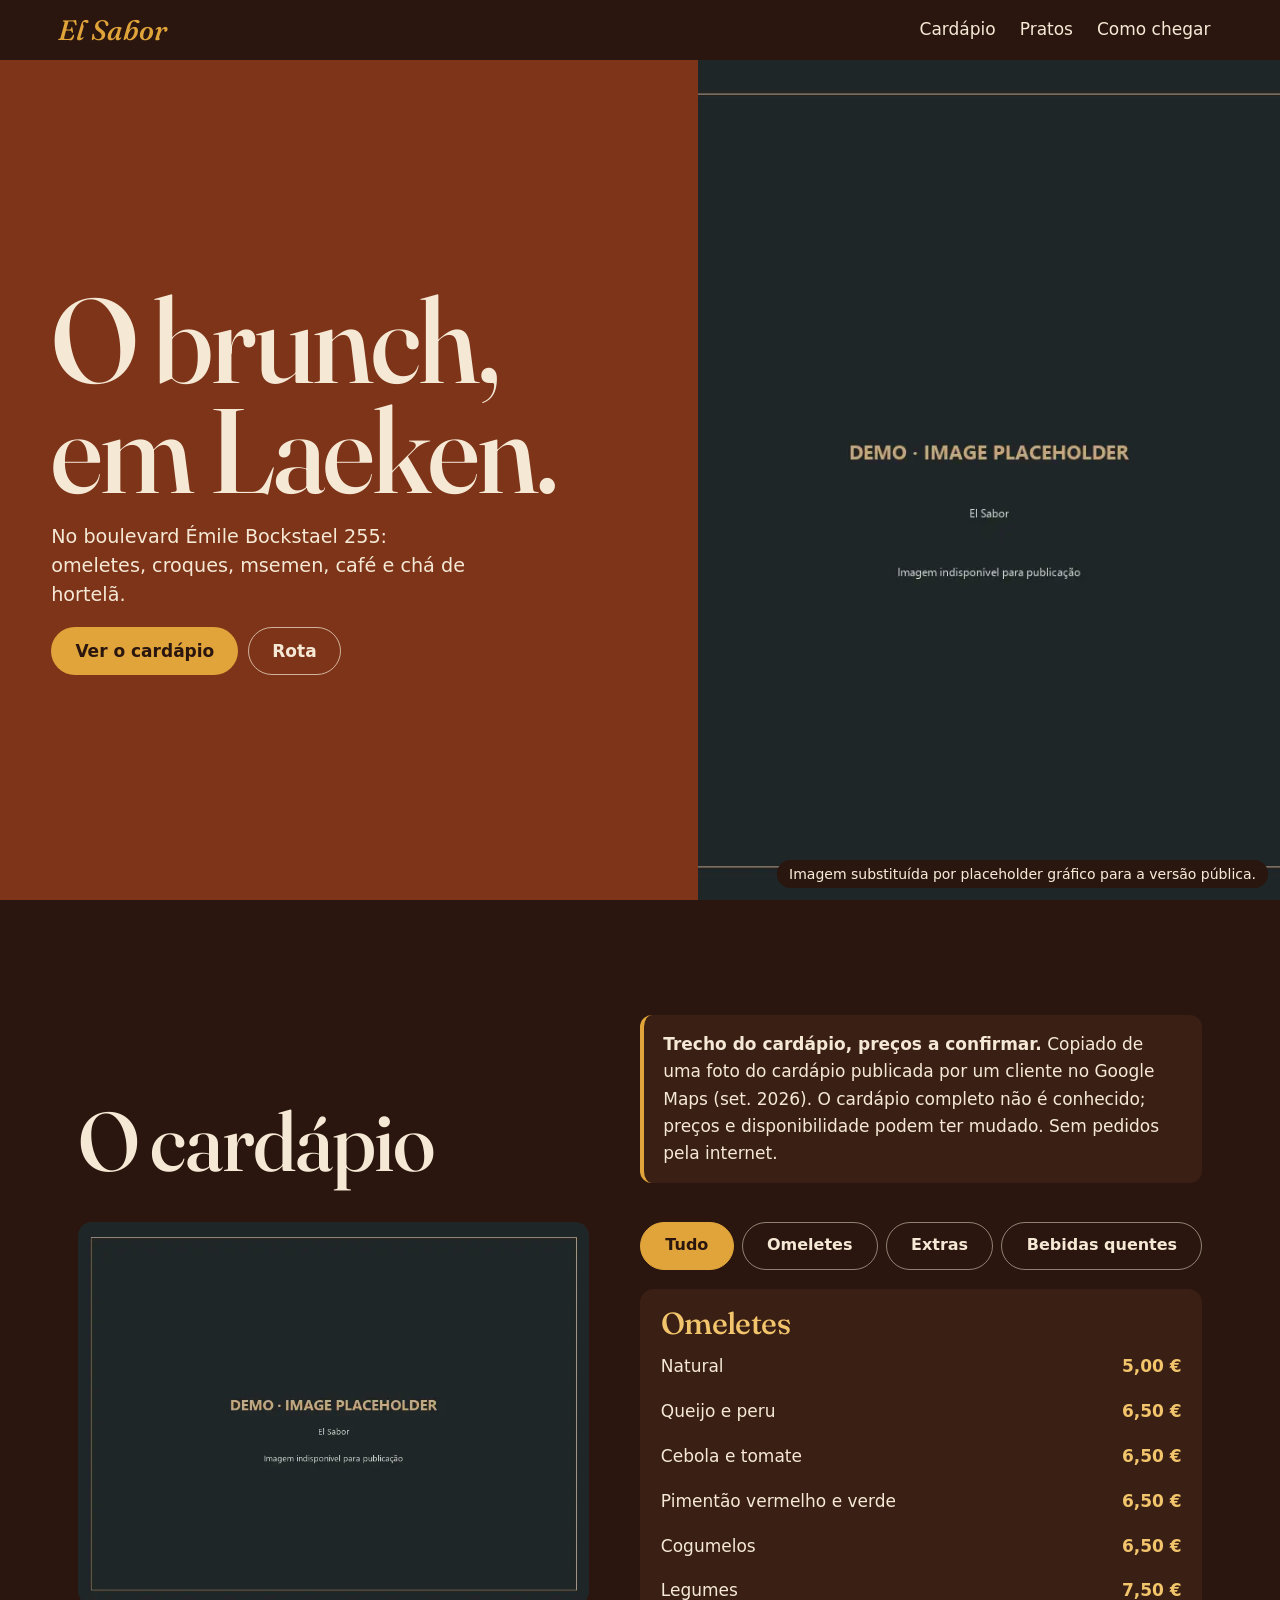
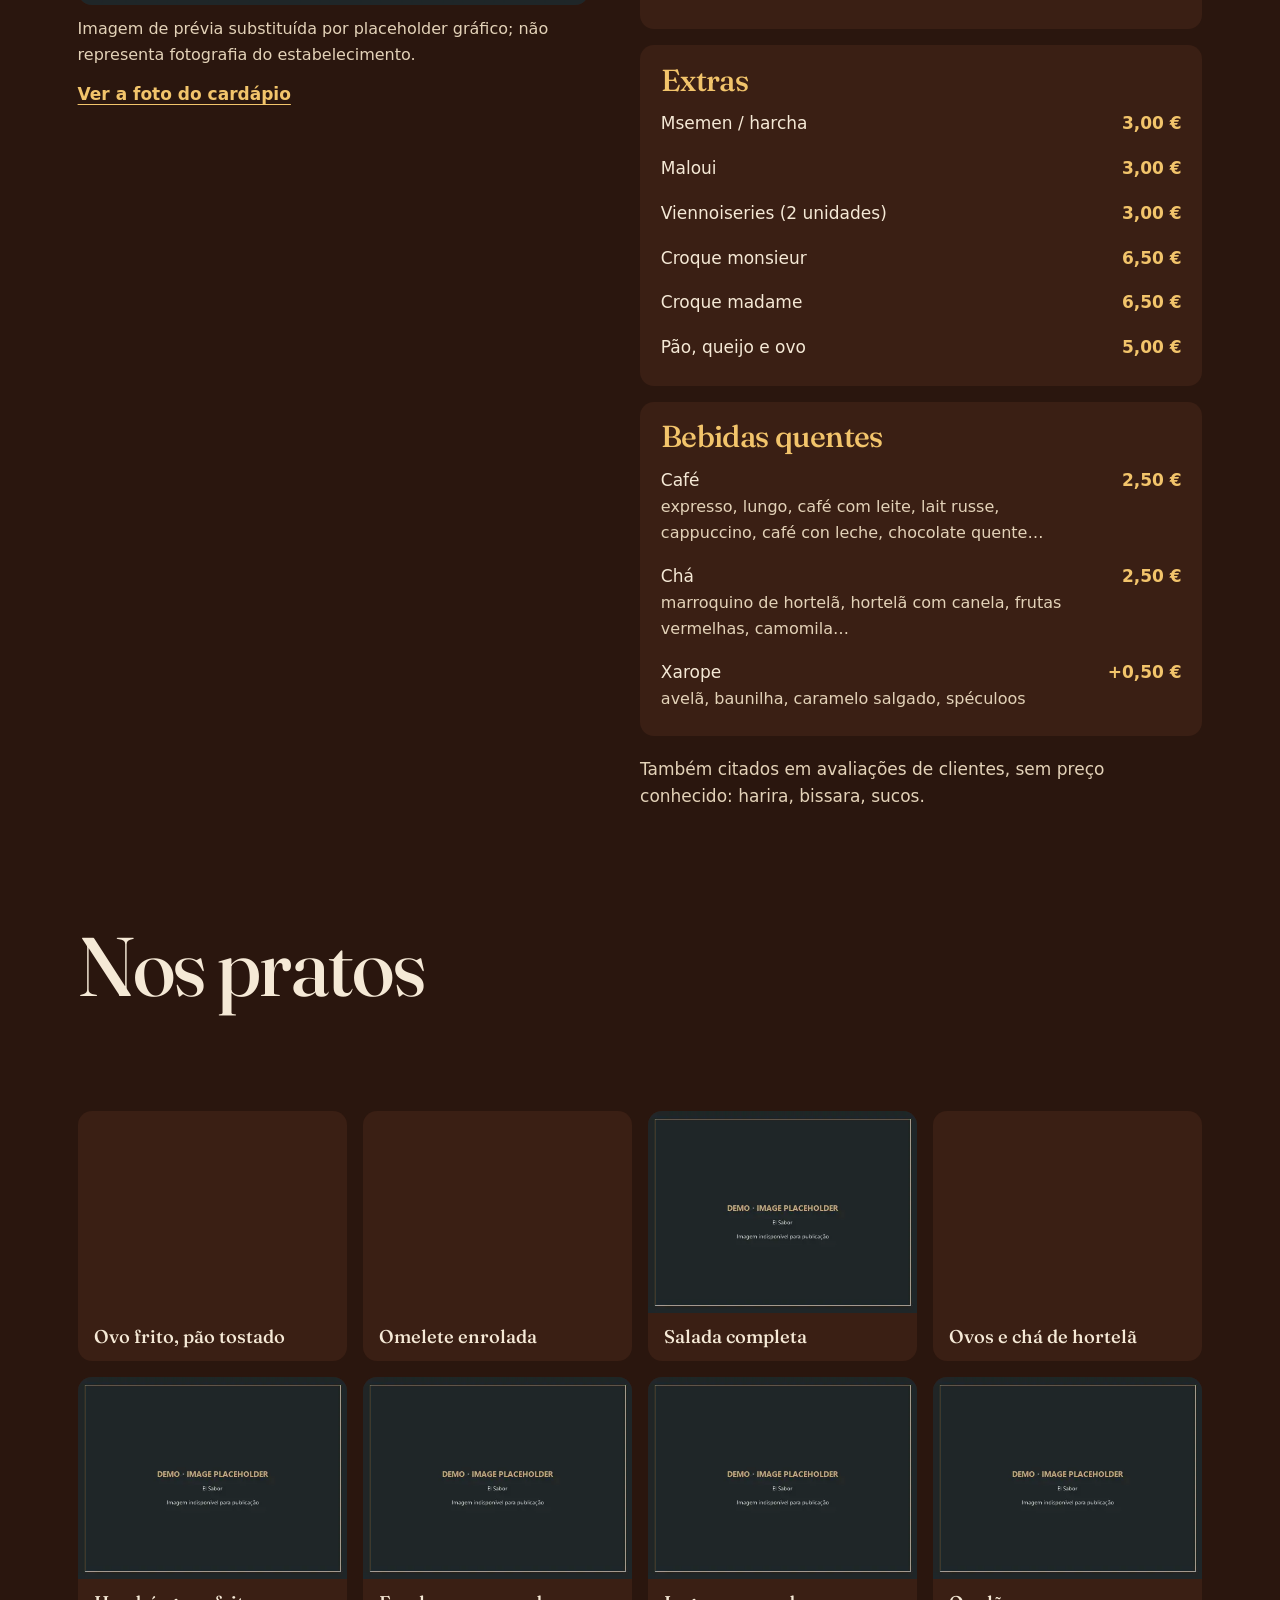
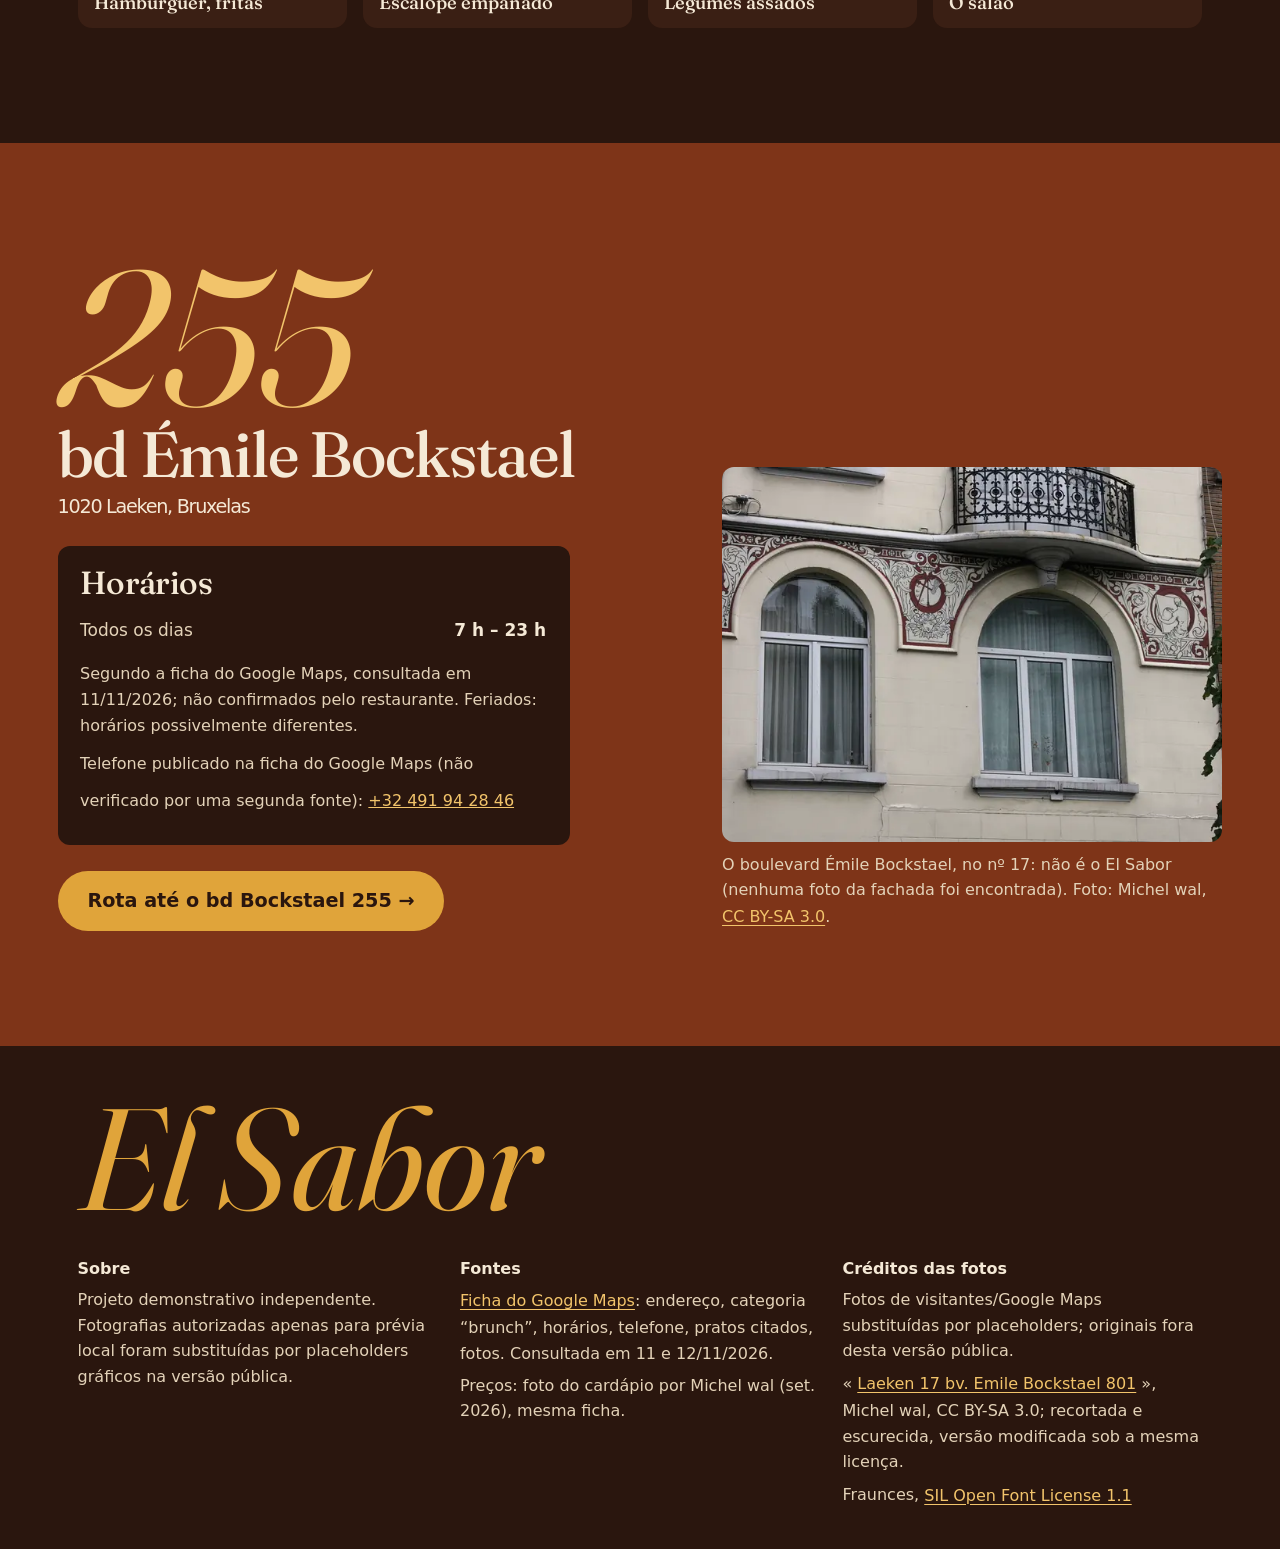
==== commit 0201e318: "Prepare accurate public-facing media disclosures" ====
--- a/el-sabor/index.html
+++ b/el-sabor/index.html
@@ -25,7 +25,7 @@
       <picture>
         <source media="(min-width: 60rem)" srcset="img/photos/hero-tall-720.webp 720w, img/photos/hero-tall-1000.webp 1000w" sizes="42vw" width="1000" height="1250">
         <img data-hero-zoom data-fallback src="img/photos/hero-1024.webp" srcset="img/photos/hero-640.webp 640w, img/photos/hero-1024.webp 1024w, img/photos/hero-1600.webp 1600w" sizes="100vw" width="1600" height="1000" fetchpriority="high" decoding="async"
-             alt="Placeholder gráfico para demonstração pública; não é uma fotografia do estabelecimento.">
+             alt="Placeholder gráfico; não representa fotografia do estabelecimento.">
       </picture>
       <p class="credit">Imagem substituída por placeholder gráfico para a versão pública.</p>
       <p class="credit">Imagem substituída por placeholder gráfico para a versão pública.</p>
@@ -48,13 +48,13 @@
     <div class="menu__grid">
       <div class="menu__media">
         <div class="stage" data-fallback-box aria-hidden="true">
-          <img class="stage__img is-on" data-cat-img="tout" data-credit="Imagem de prévia substituída por placeholder gráfico; não representa fotografia do estabelecimento." src="img/photos/card-menu-800.webp" srcset="img/photos/card-menu-480.webp 480w, img/photos/card-menu-800.webp 800w" sizes="(min-width:60rem) 45vw, 100vw" width="800" height="600" alt="" loading="lazy" decoding="async">
-          <img class="stage__img" data-cat-img="omelettes" data-credit="Imagem de prévia substituída por placeholder gráfico; não representa fotografia do estabelecimento." src="img/photos/card-omelette-800.webp" srcset="img/photos/card-omelette-480.webp 480w, img/photos/card-omelette-800.webp 800w" sizes="(min-width:60rem) 45vw, 100vw" width="800" height="600" alt="" loading="lazy" decoding="async">
-          <img class="stage__img" data-cat-img="extras" data-credit="Imagem de prévia substituída por placeholder gráfico; não representa fotografia do estabelecimento." src="img/photos/card-brunch-800.webp" srcset="img/photos/card-brunch-480.webp 480w, img/photos/card-brunch-800.webp 800w" sizes="(min-width:60rem) 45vw, 100vw" width="800" height="600" alt="" loading="lazy" decoding="async">
-          <img class="stage__img" data-cat-img="boissons" data-credit="Imagem de prévia substituída por placeholder gráfico; não representa fotografia do estabelecimento." src="img/photos/card-benedict-800.webp" srcset="img/photos/card-benedict-480.webp 480w, img/photos/card-benedict-800.webp 800w" sizes="(min-width:60rem) 45vw, 100vw" width="800" height="600" alt="" loading="lazy" decoding="async">
+          <img class="stage__img is-on" data-cat-img="tout" data-credit="Imagem de prévia substituída por placeholder gráfico; não representa fotografia do estabelecimento." src="img/photos/card-menu-800.webp" srcset="img/photos/card-menu-480.webp 480w, img/photos/card-menu-800.webp 800w" sizes="(min-width:60rem) 45vw, 100vw" width="800" height="600" alt="Placeholder gráfico; não representa fotografia do estabelecimento." loading="lazy" decoding="async">
+          <img class="stage__img" data-cat-img="omelettes" data-credit="Imagem de prévia substituída por placeholder gráfico; não representa fotografia do estabelecimento." src="img/photos/card-omelette-800.webp" srcset="img/photos/card-omelette-480.webp 480w, img/photos/card-omelette-800.webp 800w" sizes="(min-width:60rem) 45vw, 100vw" width="800" height="600" alt="Placeholder gráfico; não representa fotografia do estabelecimento." loading="lazy" decoding="async">
+          <img class="stage__img" data-cat-img="extras" data-credit="Imagem de prévia substituída por placeholder gráfico; não representa fotografia do estabelecimento." src="img/photos/card-brunch-800.webp" srcset="img/photos/card-brunch-480.webp 480w, img/photos/card-brunch-800.webp 800w" sizes="(min-width:60rem) 45vw, 100vw" width="800" height="600" alt="Placeholder gráfico; não representa fotografia do estabelecimento." loading="lazy" decoding="async">
+          <img class="stage__img" data-cat-img="boissons" data-credit="Imagem de prévia substituída por placeholder gráfico; não representa fotografia do estabelecimento." src="img/photos/card-benedict-800.webp" srcset="img/photos/card-benedict-480.webp 480w, img/photos/card-benedict-800.webp 800w" sizes="(min-width:60rem) 45vw, 100vw" width="800" height="600" alt="Placeholder gráfico; não representa fotografia do estabelecimento." loading="lazy" decoding="async">
         </div>
-        <p class="caption" data-stage-credit>O cardápio fotografado por Faraowla’s Garden, set. 2026.</p>
-        <button type="button" class="link-btn" data-dish data-group="menu" data-name="O cardápio, fotografado em set. 2026" data-desc="Foto publicada por Faraowla’s Garden na ficha do El Sabor no Google Maps (set. 2026): omeletes, extras e bebidas quentes. Preços da época, a confirmar." data-img="img/photos/full-menu-631.webp" data-alt="Cardápio do El Sabor seguro na mão: omeletes, extras e bebidas quentes com os preços.">Ver a foto do cardápio</button>
+        <p class="caption" data-stage-credit>O cardápio fotografado por Michel wal, set. 2026.</p>
+        <button type="button" class="link-btn" data-dish data-group="menu" data-name="O cardápio, fotografado em set. 2026" data-desc="Imagem substituída por placeholder gráfico. 2026): omeletes, extras e bebidas quentes. Preços da época, a confirmar." data-img="img/photos/full-menu-631.webp" data-alt="Placeholder gráfico; não representa fotografia do estabelecimento.">Ver a foto do cardápio</button>
       </div>
       <div class="menu__list">
         <div class="filters" role="group" aria-label="Filtrar o cardápio">
@@ -104,14 +104,14 @@
       <p data-reveal>Fotos publicadas por clientes na ficha do Google Maps. Os nomes exatos dos pratos não são conhecidos: damos apenas a descrição do que se vê.</p>
     </div>
     <ul class="plates__grid">
-      <li data-reveal><button type="button" class="plate" data-dish data-group="plates" data-name="Ovo frito sobre pão tostado" data-desc="Ovo frito sobre pão tostado, salada crua e cesta de pães. Foto publicada por sydney moizard (nov. 2026)." data-img="img/photos/full-brunch-788.webp" data-alt="Placeholder gráfico para demonstração pública; não é uma fotografia do estabelecimento."><img src="img/photos/card-brunch-480.webp" srcset="img/photos/card-brunch-480.webp 480w, img/photos/card-brunch-800.webp 800w" sizes="(min-width:60rem) 25vw, (min-width:36rem) 45vw, 92vw" width="800" height="600" loading="lazy" decoding="async" alt="Placeholder gráfico para demonstração pública; não é uma fotografia do estabelecimento."><span class="plate__label">Ovo frito, pão tostado</span></button></li>
-      <li data-reveal style="--rd:60ms"><button type="button" class="plate" data-dish data-group="plates" data-name="Omelete enrolada" data-desc="Omelete enrolada, batatas fritas, salada crua e café. Foto publicada por Maria Matos (set. 2026)." data-img="img/photos/full-omelette-1400.webp" data-alt="Omelete enrolada em prato branco, batatas fritas e café."><img src="img/photos/card-omelette-480.webp" srcset="img/photos/card-omelette-480.webp 480w, img/photos/card-omelette-800.webp 800w" sizes="(min-width:60rem) 25vw, (min-width:36rem) 45vw, 92vw" width="800" height="600" loading="lazy" decoding="async" alt="Omelete enrolada, batatas fritas e café."><span class="plate__label">Omelete enrolada</span></button></li>
-      <li data-reveal style="--rd:120ms"><button type="button" class="plate" data-dish data-group="plates" data-name="Salada completa" data-desc="Salada completa com ovo cozido e suco de laranja. Foto publicada por yemam (dez. 2025)." data-img="img/photos/full-salade-1400.webp" data-alt="Placeholder gráfico para demonstração pública; não é uma fotografia do estabelecimento."><img src="img/photos/card-salade-480.webp" srcset="img/photos/card-salade-480.webp 480w, img/photos/card-salade-800.webp 800w" sizes="(min-width:60rem) 25vw, (min-width:36rem) 45vw, 92vw" width="800" height="600" loading="lazy" decoding="async" alt="Placeholder gráfico para demonstração pública; não é uma fotografia do estabelecimento."><span class="plate__label">Salada completa</span></button></li>
-      <li data-reveal style="--rd:180ms"><button type="button" class="plate" data-dish data-group="plates" data-name="Ovos com molho holandês" data-desc="Ovos cobertos de molho holandês e copo de chá de hortelã. Foto publicada por Fadi (set. 2025)." data-img="img/photos/full-benedict-1050.webp" data-alt="Ovos cobertos de molho holandês e um copo grande de chá de hortelã."><img src="img/photos/card-benedict-480.webp" srcset="img/photos/card-benedict-480.webp 480w, img/photos/card-benedict-800.webp 800w" sizes="(min-width:60rem) 25vw, (min-width:36rem) 45vw, 92vw" width="800" height="600" loading="lazy" decoding="async" alt="Ovos com molho holandês e chá de hortelã."><span class="plate__label">Ovos e chá de hortelã</span></button></li>
-      <li data-reveal><button type="button" class="plate" data-dish data-group="plates" data-name="Hambúrguer e fritas" data-desc="Hambúrguer e batatas fritas na cestinha. Foto publicada por Ibrahim Akodad (out. 2025)." data-img="img/photos/full-burger-1050.webp" data-alt="Hambúrguer e batatas fritas numa cestinha de metal em prato preto."><img src="img/photos/card-burger-480.webp" srcset="img/photos/card-burger-480.webp 480w, img/photos/card-burger-800.webp 800w" sizes="(min-width:60rem) 25vw, (min-width:36rem) 45vw, 92vw" width="800" height="600" loading="lazy" decoding="async" alt="Hambúrguer e batatas fritas."><span class="plate__label">Hambúrguer, fritas</span></button></li>
-      <li data-reveal style="--rd:60ms"><button type="button" class="plate" data-dish data-group="plates" data-name="Escalope empanado" data-desc="Escalope empanado, saladas e molhos. Foto publicada por iuliana iordache (dez. 2025)." data-img="img/photos/full-escalope-1050.webp" data-alt="Placeholder gráfico para demonstração pública; não é uma fotografia do estabelecimento."><img src="img/photos/card-escalope-480.webp" srcset="img/photos/card-escalope-480.webp 480w, img/photos/card-escalope-800.webp 800w" sizes="(min-width:60rem) 25vw, (min-width:36rem) 45vw, 92vw" width="800" height="600" loading="lazy" decoding="async" alt="Placeholder gráfico para demonstração pública; não é uma fotografia do estabelecimento."><span class="plate__label">Escalope empanado</span></button></li>
-      <li data-reveal style="--rd:120ms"><button type="button" class="plate" data-dish data-group="plates" data-name="Legumes assados" data-desc="Legumes assados, molho e flores comestíveis. Foto publicada por Said Hamza Sadat (out. 2025)." data-img="img/photos/full-legumes-1050.webp" data-alt="Legumes assados com molho, decorados com flores, em prato preto."><img src="img/photos/card-legumes-480.webp" srcset="img/photos/card-legumes-480.webp 480w, img/photos/card-legumes-800.webp 800w" sizes="(min-width:60rem) 25vw, (min-width:36rem) 45vw, 92vw" width="800" height="600" loading="lazy" decoding="async" alt="Legumes assados e molho."><span class="plate__label">Legumes assados</span></button></li>
-      <li data-reveal style="--rd:180ms"><button type="button" class="plate" data-dish data-group="plates" data-name="O salão" data-desc="Bancos verdes, madeira clara, balcão ao fundo. Foto publicada por sydney moizard (nov. 2026)." data-img="img/photos/full-salle-1050.webp" data-alt="Placeholder gráfico para demonstração pública; não é uma fotografia do estabelecimento."><img src="img/photos/card-salle-480.webp" srcset="img/photos/card-salle-480.webp 480w, img/photos/card-salle-800.webp 800w" sizes="(min-width:60rem) 25vw, (min-width:36rem) 45vw, 92vw" width="800" height="600" loading="lazy" decoding="async" alt="Placeholder gráfico para demonstração pública; não é uma fotografia do estabelecimento."><span class="plate__label">O salão</span></button></li>
+      <li data-reveal><button type="button" class="plate" data-dish data-group="plates" data-name="Ovo frito sobre pão tostado" data-desc="Ovo frito sobre pão tostado, salada crua e cesta de pães. Imagem substituída por placeholder gráfico. 2026)." data-img="img/photos/full-brunch-788.webp" data-alt="Placeholder gráfico; não representa fotografia do estabelecimento."><img src="img/photos/card-brunch-480.webp" srcset="img/photos/card-brunch-480.webp 480w, img/photos/card-brunch-800.webp 800w" sizes="(min-width:60rem) 25vw, (min-width:36rem) 45vw, 92vw" width="800" height="600" loading="lazy" decoding="async" alt="Placeholder gráfico; não representa fotografia do estabelecimento."><span class="plate__label">Ovo frito, pão tostado</span></button></li>
+      <li data-reveal style="--rd:60ms"><button type="button" class="plate" data-dish data-group="plates" data-name="Omelete enrolada" data-desc="Omelete enrolada, batatas fritas, salada crua e café. Imagem substituída por placeholder gráfico. 2026)." data-img="img/photos/full-omelette-1400.webp" data-alt="Placeholder gráfico; não representa fotografia do estabelecimento."><img src="img/photos/card-omelette-480.webp" srcset="img/photos/card-omelette-480.webp 480w, img/photos/card-omelette-800.webp 800w" sizes="(min-width:60rem) 25vw, (min-width:36rem) 45vw, 92vw" width="800" height="600" loading="lazy" decoding="async" alt="Placeholder gráfico; não representa fotografia do estabelecimento."><span class="plate__label">Omelete enrolada</span></button></li>
+      <li data-reveal style="--rd:120ms"><button type="button" class="plate" data-dish data-group="plates" data-name="Salada completa" data-desc="Salada completa com ovo cozido e suco de laranja. Imagem substituída por placeholder gráfico. 2025)." data-img="img/photos/full-salade-1400.webp" data-alt="Placeholder gráfico; não representa fotografia do estabelecimento."><img src="img/photos/card-salade-480.webp" srcset="img/photos/card-salade-480.webp 480w, img/photos/card-salade-800.webp 800w" sizes="(min-width:60rem) 25vw, (min-width:36rem) 45vw, 92vw" width="800" height="600" loading="lazy" decoding="async" alt="Placeholder gráfico; não representa fotografia do estabelecimento."><span class="plate__label">Salada completa</span></button></li>
+      <li data-reveal style="--rd:180ms"><button type="button" class="plate" data-dish data-group="plates" data-name="Ovos com molho holandês" data-desc="Ovos cobertos de molho holandês e copo de chá de hortelã. Imagem substituída por placeholder gráfico. 2025)." data-img="img/photos/full-benedict-1050.webp" data-alt="Placeholder gráfico; não representa fotografia do estabelecimento."><img src="img/photos/card-benedict-480.webp" srcset="img/photos/card-benedict-480.webp 480w, img/photos/card-benedict-800.webp 800w" sizes="(min-width:60rem) 25vw, (min-width:36rem) 45vw, 92vw" width="800" height="600" loading="lazy" decoding="async" alt="Placeholder gráfico; não representa fotografia do estabelecimento."><span class="plate__label">Ovos e chá de hortelã</span></button></li>
+      <li data-reveal><button type="button" class="plate" data-dish data-group="plates" data-name="Hambúrguer e fritas" data-desc="Hambúrguer e batatas fritas na cestinha. Imagem substituída por placeholder gráfico. 2025)." data-img="img/photos/full-burger-1050.webp" data-alt="Placeholder gráfico; não representa fotografia do estabelecimento."><img src="img/photos/card-burger-480.webp" srcset="img/photos/card-burger-480.webp 480w, img/photos/card-burger-800.webp 800w" sizes="(min-width:60rem) 25vw, (min-width:36rem) 45vw, 92vw" width="800" height="600" loading="lazy" decoding="async" alt="Placeholder gráfico; não representa fotografia do estabelecimento."><span class="plate__label">Hambúrguer, fritas</span></button></li>
+      <li data-reveal style="--rd:60ms"><button type="button" class="plate" data-dish data-group="plates" data-name="Escalope empanado" data-desc="Escalope empanado, saladas e molhos. Imagem substituída por placeholder gráfico. 2025)." data-img="img/photos/full-escalope-1050.webp" data-alt="Placeholder gráfico; não representa fotografia do estabelecimento."><img src="img/photos/card-escalope-480.webp" srcset="img/photos/card-escalope-480.webp 480w, img/photos/card-escalope-800.webp 800w" sizes="(min-width:60rem) 25vw, (min-width:36rem) 45vw, 92vw" width="800" height="600" loading="lazy" decoding="async" alt="Placeholder gráfico; não representa fotografia do estabelecimento."><span class="plate__label">Escalope empanado</span></button></li>
+      <li data-reveal style="--rd:120ms"><button type="button" class="plate" data-dish data-group="plates" data-name="Legumes assados" data-desc="Legumes assados, molho e flores comestíveis. Imagem substituída por placeholder gráfico. 2025)." data-img="img/photos/full-legumes-1050.webp" data-alt="Placeholder gráfico; não representa fotografia do estabelecimento."><img src="img/photos/card-legumes-480.webp" srcset="img/photos/card-legumes-480.webp 480w, img/photos/card-legumes-800.webp 800w" sizes="(min-width:60rem) 25vw, (min-width:36rem) 45vw, 92vw" width="800" height="600" loading="lazy" decoding="async" alt="Placeholder gráfico; não representa fotografia do estabelecimento."><span class="plate__label">Legumes assados</span></button></li>
+      <li data-reveal style="--rd:180ms"><button type="button" class="plate" data-dish data-group="plates" data-name="O salão" data-desc="Bancos verdes, madeira clara, balcão ao fundo. Imagem substituída por placeholder gráfico. 2026)." data-img="img/photos/full-salle-1050.webp" data-alt="Placeholder gráfico; não representa fotografia do estabelecimento."><img src="img/photos/card-salle-480.webp" srcset="img/photos/card-salle-480.webp 480w, img/photos/card-salle-800.webp 800w" sizes="(min-width:60rem) 25vw, (min-width:36rem) 45vw, 92vw" width="800" height="600" loading="lazy" decoding="async" alt="Placeholder gráfico; não representa fotografia do estabelecimento."><span class="plate__label">O salão</span></button></li>
     </ul>
   </section>
 
@@ -128,7 +128,7 @@
       <a class="btn btn--gold btn--xl" href="https://www.google.com/maps/search/?api=1&amp;query=El%20Sabor%2C%20Boulevard%20Emile%20Bockstael%20255%2C%201020%20Laeken" target="_blank" rel="noopener" data-magnetic><span class="btn__face">Rota até o bd Bockstael 255 →</span></a>
     </div>
     <figure class="visit__photo" data-reveal>
-      <img src="img/world/bockstael-640.webp" srcset="img/world/bockstael-480.webp 480w, img/world/bockstael-640.webp 640w, img/world/bockstael-1024.webp 1024w" sizes="(min-width:56rem) 40vw, 100vw" width="640" height="480" loading="lazy" decoding="async" alt="Placeholder gráfico para demonstração pública; não é uma fotografia do estabelecimento.">
+      <img src="img/world/bockstael-640.webp" srcset="img/world/bockstael-480.webp 480w, img/world/bockstael-640.webp 640w, img/world/bockstael-1024.webp 1024w" sizes="(min-width:56rem) 40vw, 100vw" width="640" height="480" loading="lazy" decoding="async" alt="Fachada decorada com sgraffito no nº 17 do boulevard Émile Bockstael.">
       <figcaption>O boulevard Émile Bockstael, no nº 17: não é o El Sabor (nenhuma foto da fachada foi encontrada). Foto: Michel wal, <a href="https://creativecommons.org/licenses/by-sa/3.0/deed.pt_BR" target="_blank" rel="noopener">CC BY-SA 3.0</a>.</figcaption>
     </figure>
   </section>
@@ -138,9 +138,9 @@
   <p class="foot__mark" aria-hidden="true">El Sabor</p>
   <div class="foot__cols">
     <div><p class="foot__label">Sobre</p><p>Projeto demonstrativo independente. Fotografias autorizadas apenas para prévia local foram substituídas por placeholders gráficos na versão pública.</p></div>
-    <div><p class="foot__label">Fontes</p><ul><li><a href="https://www.google.com/maps/place/El+sabor/@50.879292,4.3480544,17z/data=!4m6!3m5!1s0x47c3c3ba81b5878b:0x41e1546cb2e3482b!8m2!3d50.879292!4d4.3480544!16s%2Fg%2F11yhycg9dl" target="_blank" rel="noopener">Ficha do Google Maps</a>: endereço, categoria “brunch”, horários, telefone, pratos citados, fotos. Consultada em 11 e 12/11/2026.</li><li>Preços: foto do cardápio por Faraowla’s Garden (set. 2026), mesma ficha.</li></ul></div>
+    <div><p class="foot__label">Fontes</p><ul><li><a href="https://www.google.com/maps/place/El+sabor/@50.879292,4.3480544,17z/data=!4m6!3m5!1s0x47c3c3ba81b5878b:0x41e1546cb2e3482b!8m2!3d50.879292!4d4.3480544!16s%2Fg%2F11yhycg9dl" target="_blank" rel="noopener">Ficha do Google Maps</a>: endereço, categoria “brunch”, horários, telefone, pratos citados, fotos. Consultada em 11 e 12/11/2026.</li><li>Preços: foto do cardápio por Michel wal (set. 2026), mesma ficha.</li></ul></div>
     <div><p class="foot__label">Créditos das fotos</p><ul>
-      <li>Google Maps, colaboradores: dhs trans, sydney moizard, yemam, Maria Matos, Said Hamza Sadat, Ibrahim Akodad, Faraowla’s Garden, Fadi, iuliana iordache.</li>
+      <li>Fotos de visitantes/Google Maps substituídas por placeholders; originais fora desta versão pública.</li>
       <li>« <a href="https://commons.wikimedia.org/wiki/File:Laeken_17_bv._Emile_Bockstael_801.jpg" target="_blank" rel="noopener">Laeken 17 bv. Emile Bockstael 801</a> », Michel wal, CC BY-SA 3.0; recortada e escurecida, versão modificada sob a mesma licença.</li>
       <li>Fraunces, <a href="fonts/OFL-Fraunces.txt">SIL Open Font License 1.1</a></li></ul></div>
   </div>
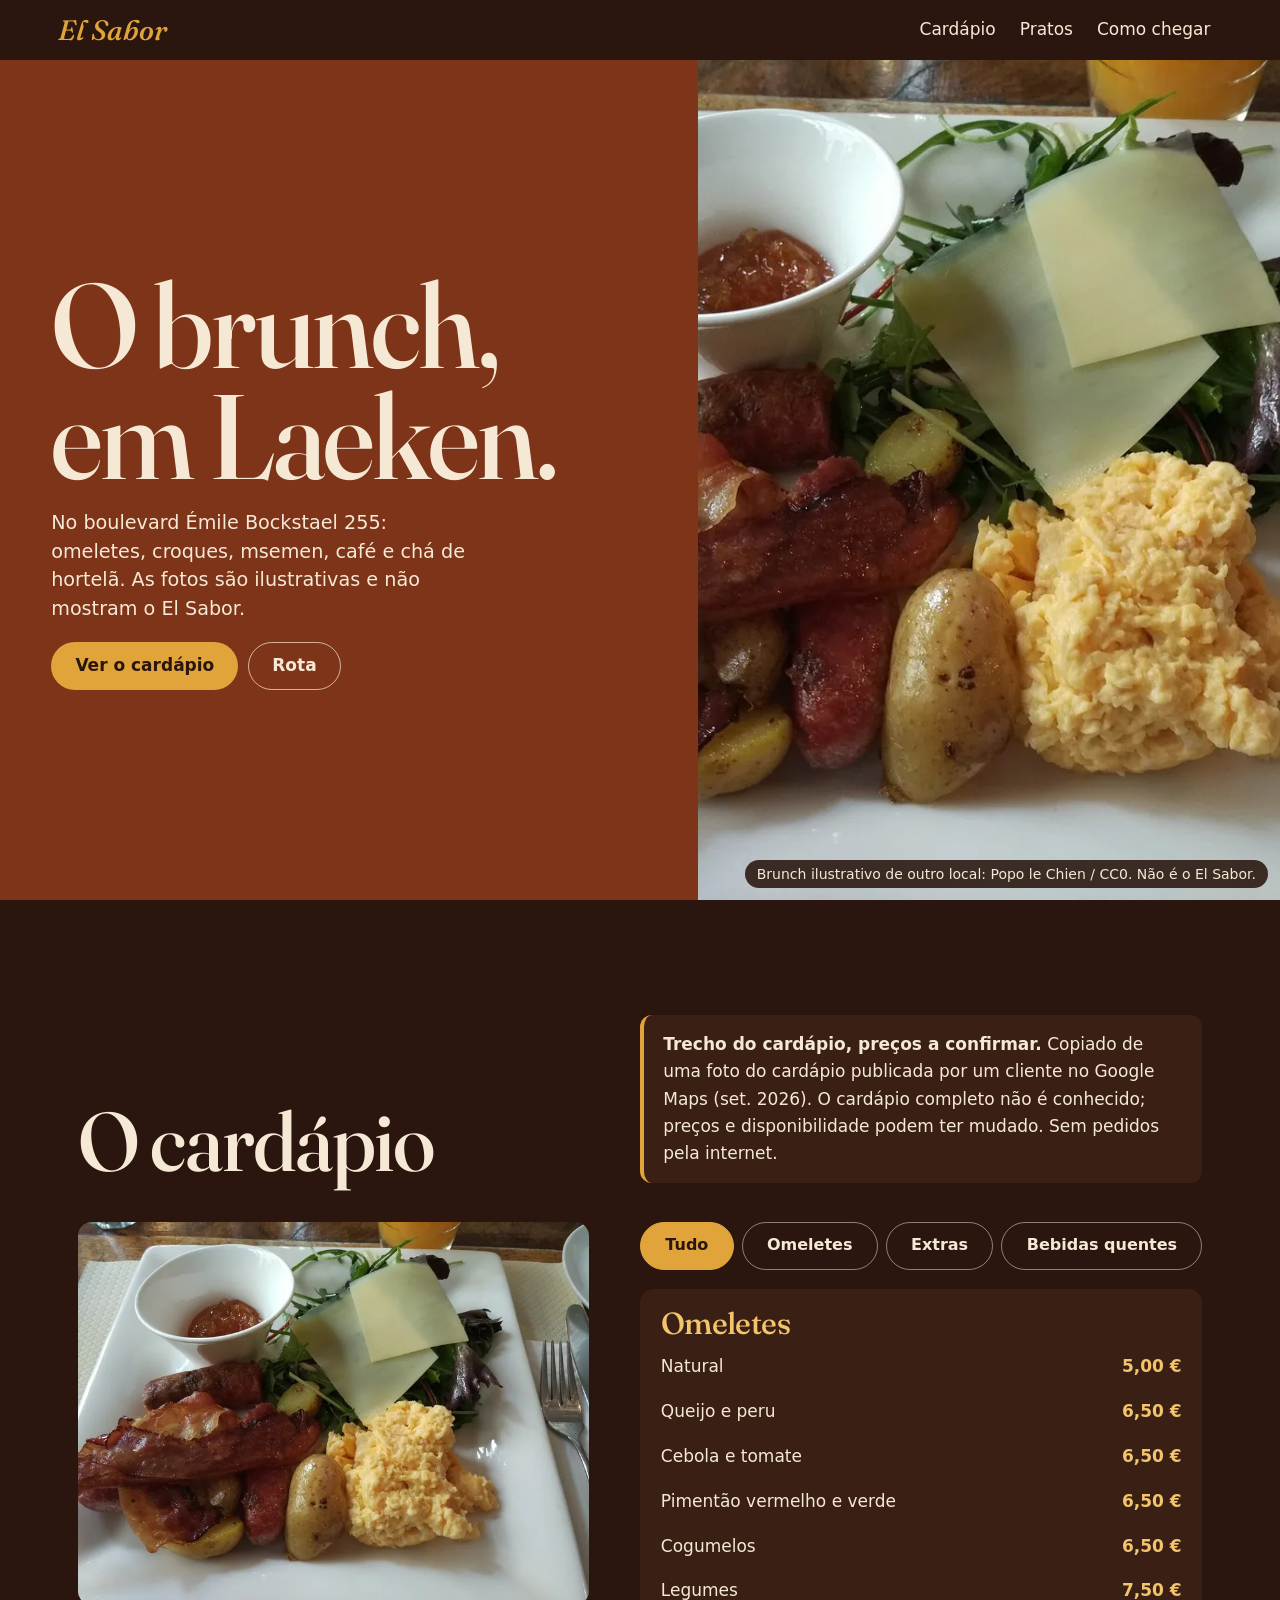
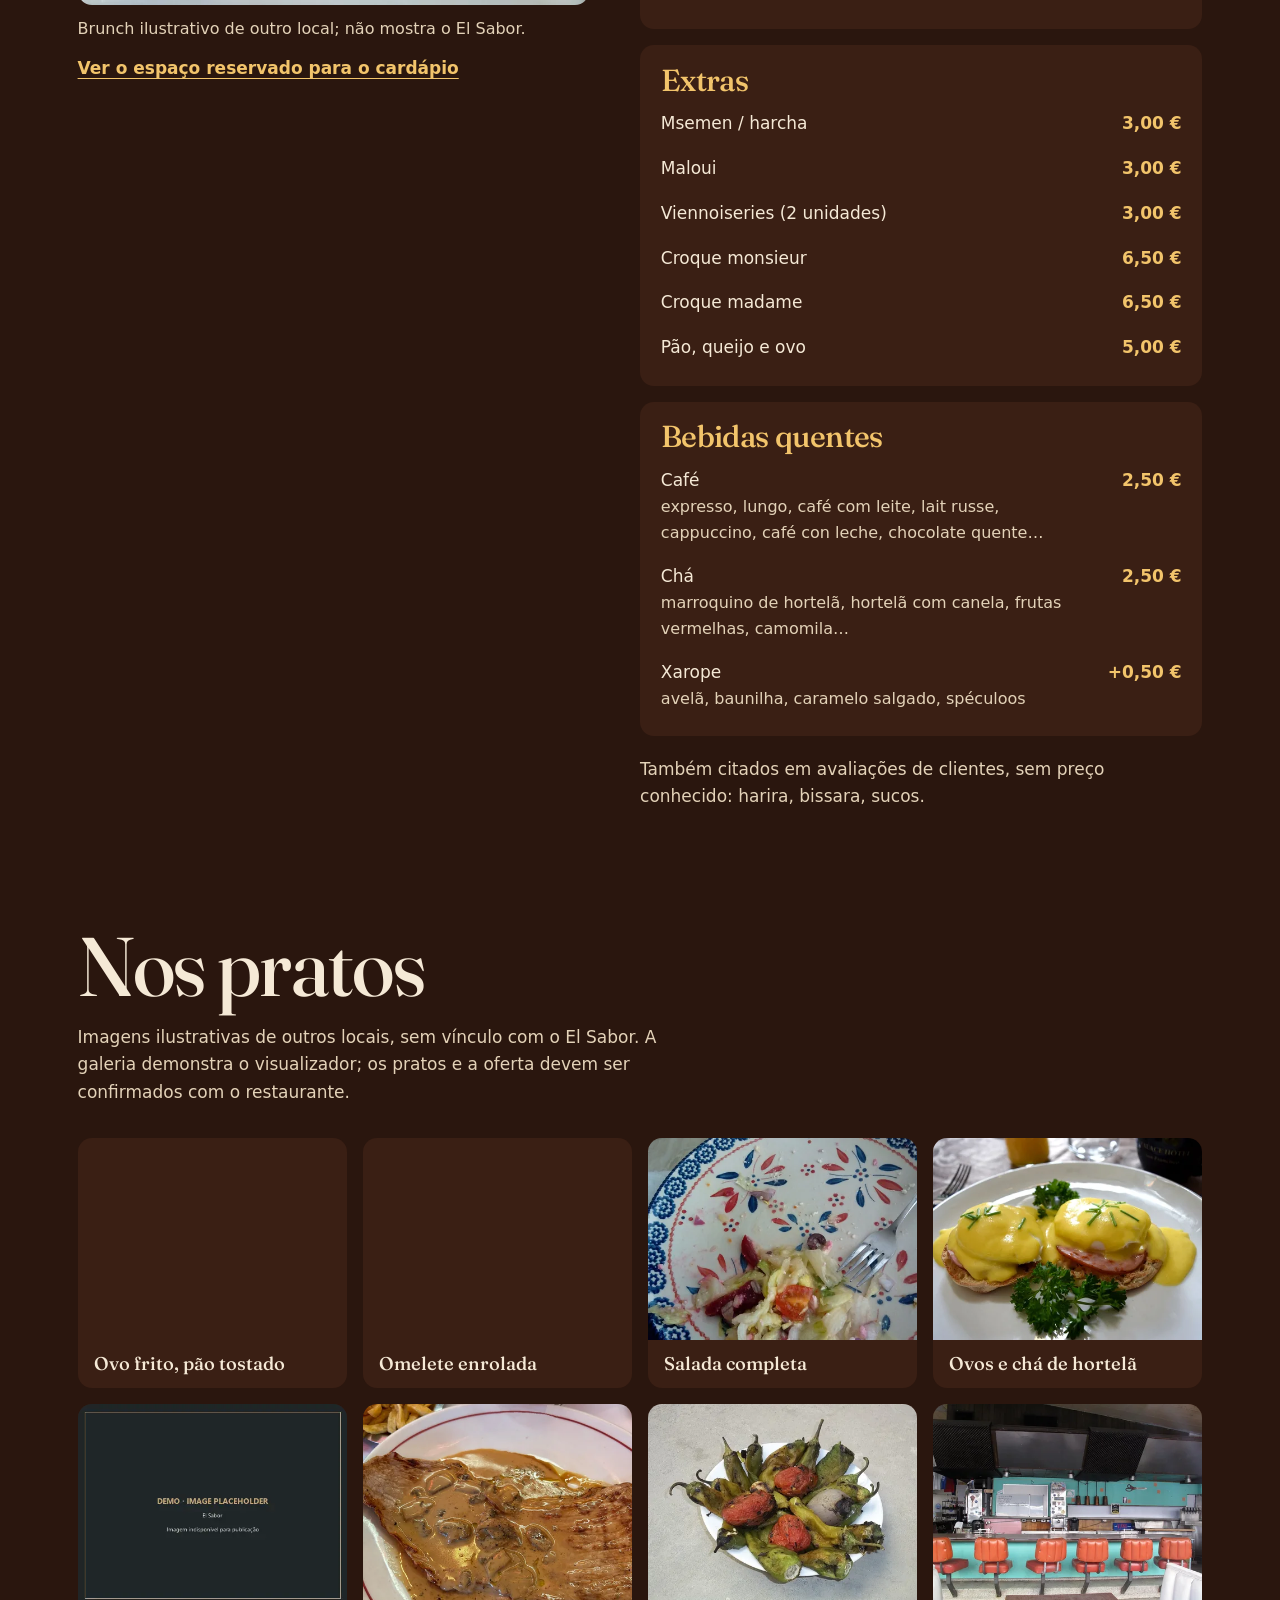
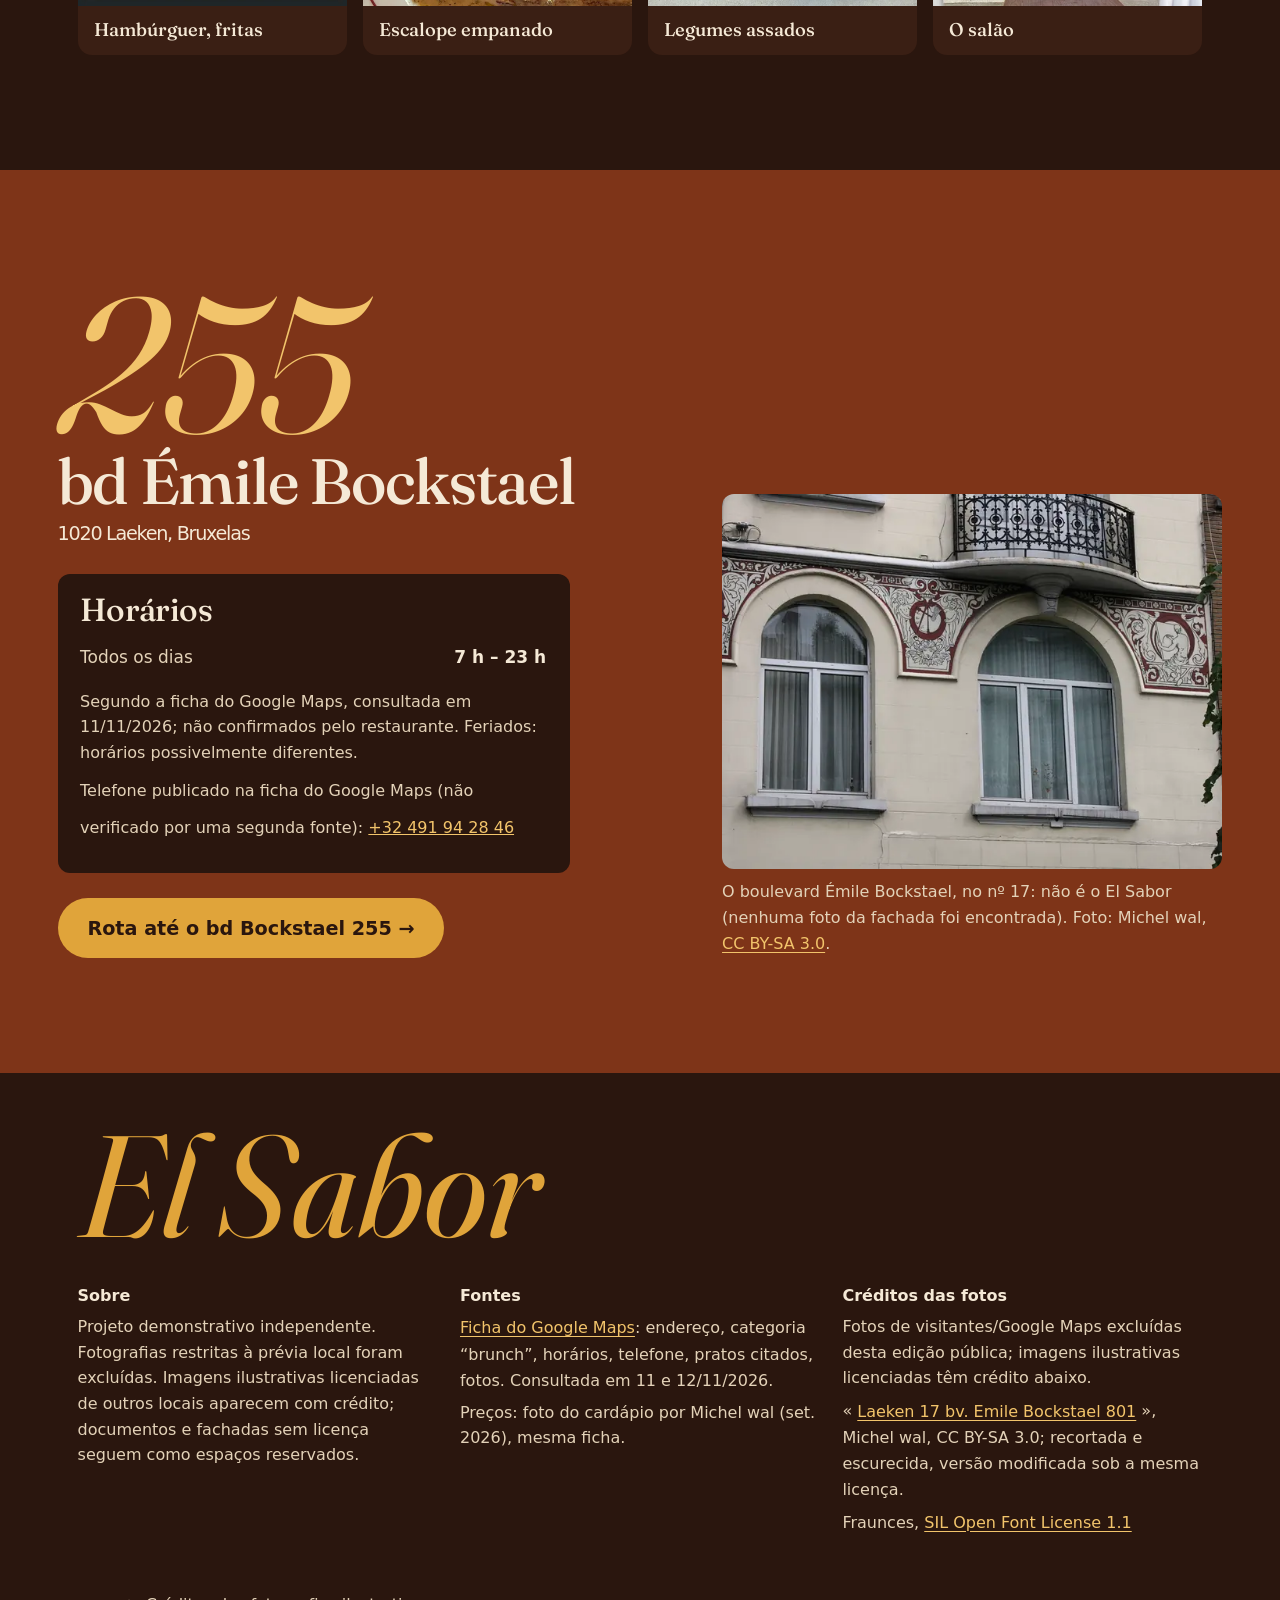
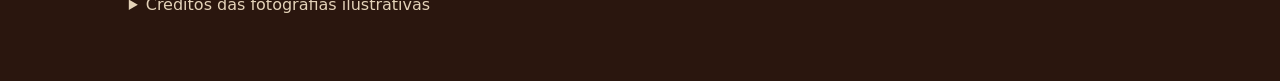
==== commit b525819e: "Add licensed illustrative photos and public site captures" ====
--- a/el-sabor/index.html
+++ b/el-sabor/index.html
@@ -25,14 +25,13 @@
       <picture>
         <source media="(min-width: 60rem)" srcset="img/photos/hero-tall-720.webp 720w, img/photos/hero-tall-1000.webp 1000w" sizes="42vw" width="1000" height="1250">
         <img data-hero-zoom data-fallback src="img/photos/hero-1024.webp" srcset="img/photos/hero-640.webp 640w, img/photos/hero-1024.webp 1024w, img/photos/hero-1600.webp 1600w" sizes="100vw" width="1600" height="1000" fetchpriority="high" decoding="async"
-             alt="Placeholder gráfico; não representa fotografia do estabelecimento.">
+             alt="Imagem de demonstração: fotografia ilustrativa ou espaço sem foto licenciada do estabelecimento.">
       </picture>
-      <p class="credit">Imagem substituída por placeholder gráfico para a versão pública.</p>
-      <p class="credit">Imagem substituída por placeholder gráfico para a versão pública.</p>
+      <p class="credit">Brunch ilustrativo de outro local: Popo le Chien / CC0. Não é o El Sabor.</p>
     </div>
     <div class="hero__text">
       <h1 id="hero-title" class="hero__title" data-split>O brunch,<br> em Laeken.</h1>
-      <p class="hero__lede" data-reveal>No boulevard Émile Bockstael 255: omeletes, croques, msemen, café e chá de hortelã.</p>
+      <p class="hero__lede" data-reveal>No boulevard Émile Bockstael 255: omeletes, croques, msemen, café e chá de hortelã. As fotos são ilustrativas e não mostram o El Sabor.</p>
       <div class="hero__actions" data-reveal style="--rd:120ms">
         <a class="btn btn--gold" href="#carte" data-magnetic><span class="btn__face">Ver o cardápio</span></a>
         <a class="btn btn--line" href="https://www.google.com/maps/search/?api=1&amp;query=El%20Sabor%2C%20Boulevard%20Emile%20Bockstael%20255%2C%201020%20Laeken" target="_blank" rel="noopener" data-magnetic><span class="btn__face">Rota</span></a>
@@ -48,13 +47,13 @@
     <div class="menu__grid">
       <div class="menu__media">
         <div class="stage" data-fallback-box aria-hidden="true">
-          <img class="stage__img is-on" data-cat-img="tout" data-credit="Imagem de prévia substituída por placeholder gráfico; não representa fotografia do estabelecimento." src="img/photos/card-menu-800.webp" srcset="img/photos/card-menu-480.webp 480w, img/photos/card-menu-800.webp 800w" sizes="(min-width:60rem) 45vw, 100vw" width="800" height="600" alt="Placeholder gráfico; não representa fotografia do estabelecimento." loading="lazy" decoding="async">
-          <img class="stage__img" data-cat-img="omelettes" data-credit="Imagem de prévia substituída por placeholder gráfico; não representa fotografia do estabelecimento." src="img/photos/card-omelette-800.webp" srcset="img/photos/card-omelette-480.webp 480w, img/photos/card-omelette-800.webp 800w" sizes="(min-width:60rem) 45vw, 100vw" width="800" height="600" alt="Placeholder gráfico; não representa fotografia do estabelecimento." loading="lazy" decoding="async">
-          <img class="stage__img" data-cat-img="extras" data-credit="Imagem de prévia substituída por placeholder gráfico; não representa fotografia do estabelecimento." src="img/photos/card-brunch-800.webp" srcset="img/photos/card-brunch-480.webp 480w, img/photos/card-brunch-800.webp 800w" sizes="(min-width:60rem) 45vw, 100vw" width="800" height="600" alt="Placeholder gráfico; não representa fotografia do estabelecimento." loading="lazy" decoding="async">
-          <img class="stage__img" data-cat-img="boissons" data-credit="Imagem de prévia substituída por placeholder gráfico; não representa fotografia do estabelecimento." src="img/photos/card-benedict-800.webp" srcset="img/photos/card-benedict-480.webp 480w, img/photos/card-benedict-800.webp 800w" sizes="(min-width:60rem) 45vw, 100vw" width="800" height="600" alt="Placeholder gráfico; não representa fotografia do estabelecimento." loading="lazy" decoding="async">
+          <img class="stage__img is-on" data-cat-img="tout" data-credit="Brunch ilustrativo de outro local; não mostra o El Sabor." src="img/photos/card-brunch-800.webp" srcset="img/photos/card-brunch-480.webp 480w, img/photos/card-brunch-800.webp 800w" sizes="(min-width:60rem) 45vw, 100vw" width="800" height="600" alt="Imagem de demonstração: fotografia ilustrativa ou espaço sem foto licenciada do estabelecimento." loading="lazy" decoding="async">
+          <img class="stage__img" data-cat-img="omelettes" data-credit="Fotografia ilustrativa de outro local; não mostra o El Sabor." src="img/photos/card-omelette-800.webp" srcset="img/photos/card-omelette-480.webp 480w, img/photos/card-omelette-800.webp 800w" sizes="(min-width:60rem) 45vw, 100vw" width="800" height="600" alt="Imagem de demonstração: fotografia ilustrativa ou espaço sem foto licenciada do estabelecimento." loading="lazy" decoding="async">
+          <img class="stage__img" data-cat-img="extras" data-credit="Fotografia ilustrativa de outro local; não mostra o El Sabor." src="img/photos/card-brunch-800.webp" srcset="img/photos/card-brunch-480.webp 480w, img/photos/card-brunch-800.webp 800w" sizes="(min-width:60rem) 45vw, 100vw" width="800" height="600" alt="Imagem de demonstração: fotografia ilustrativa ou espaço sem foto licenciada do estabelecimento." loading="lazy" decoding="async">
+          <img class="stage__img" data-cat-img="boissons" data-credit="Chá de hortelã ilustrativo de outro local; não mostra o El Sabor." src="img/photos/card-tea-800.webp" srcset="img/photos/card-tea-480.webp 480w, img/photos/card-tea-800.webp 800w" sizes="(min-width:60rem) 45vw, 100vw" width="800" height="600" alt="Imagem de demonstração: fotografia ilustrativa ou espaço sem foto licenciada do estabelecimento." loading="lazy" decoding="async">
         </div>
         <p class="caption" data-stage-credit>O cardápio fotografado por Michel wal, set. 2026.</p>
-        <button type="button" class="link-btn" data-dish data-group="menu" data-name="O cardápio, fotografado em set. 2026" data-desc="Imagem substituída por placeholder gráfico. 2026): omeletes, extras e bebidas quentes. Preços da época, a confirmar." data-img="img/photos/full-menu-631.webp" data-alt="Placeholder gráfico; não representa fotografia do estabelecimento.">Ver a foto do cardápio</button>
+        <button type="button" class="link-btn" data-dish data-group="menu" data-name="O cardápio, fotografado em set. 2026" data-desc="Foto do cardápio restrita à prévia local; espaço reservado nesta edição pública. Preços históricos a confirmar." data-img="img/photos/full-menu-631.webp" data-alt="Imagem de demonstração: fotografia ilustrativa ou espaço sem foto licenciada do estabelecimento.">Ver o espaço reservado para o cardápio</button>
       </div>
       <div class="menu__list">
         <div class="filters" role="group" aria-label="Filtrar o cardápio">
@@ -101,17 +100,17 @@
   <section class="plates" id="assiettes" aria-labelledby="plates-title">
     <div class="plates__head">
       <h2 id="plates-title" data-split>Nos pratos</h2>
-      <p data-reveal>Fotos publicadas por clientes na ficha do Google Maps. Os nomes exatos dos pratos não são conhecidos: damos apenas a descrição do que se vê.</p>
+      <p data-reveal>Imagens ilustrativas de outros locais, sem vínculo com o El Sabor. A galeria demonstra o visualizador; os pratos e a oferta devem ser confirmados com o restaurante.</p>
     </div>
     <ul class="plates__grid">
-      <li data-reveal><button type="button" class="plate" data-dish data-group="plates" data-name="Ovo frito sobre pão tostado" data-desc="Ovo frito sobre pão tostado, salada crua e cesta de pães. Imagem substituída por placeholder gráfico. 2026)." data-img="img/photos/full-brunch-788.webp" data-alt="Placeholder gráfico; não representa fotografia do estabelecimento."><img src="img/photos/card-brunch-480.webp" srcset="img/photos/card-brunch-480.webp 480w, img/photos/card-brunch-800.webp 800w" sizes="(min-width:60rem) 25vw, (min-width:36rem) 45vw, 92vw" width="800" height="600" loading="lazy" decoding="async" alt="Placeholder gráfico; não representa fotografia do estabelecimento."><span class="plate__label">Ovo frito, pão tostado</span></button></li>
-      <li data-reveal style="--rd:60ms"><button type="button" class="plate" data-dish data-group="plates" data-name="Omelete enrolada" data-desc="Omelete enrolada, batatas fritas, salada crua e café. Imagem substituída por placeholder gráfico. 2026)." data-img="img/photos/full-omelette-1400.webp" data-alt="Placeholder gráfico; não representa fotografia do estabelecimento."><img src="img/photos/card-omelette-480.webp" srcset="img/photos/card-omelette-480.webp 480w, img/photos/card-omelette-800.webp 800w" sizes="(min-width:60rem) 25vw, (min-width:36rem) 45vw, 92vw" width="800" height="600" loading="lazy" decoding="async" alt="Placeholder gráfico; não representa fotografia do estabelecimento."><span class="plate__label">Omelete enrolada</span></button></li>
-      <li data-reveal style="--rd:120ms"><button type="button" class="plate" data-dish data-group="plates" data-name="Salada completa" data-desc="Salada completa com ovo cozido e suco de laranja. Imagem substituída por placeholder gráfico. 2025)." data-img="img/photos/full-salade-1400.webp" data-alt="Placeholder gráfico; não representa fotografia do estabelecimento."><img src="img/photos/card-salade-480.webp" srcset="img/photos/card-salade-480.webp 480w, img/photos/card-salade-800.webp 800w" sizes="(min-width:60rem) 25vw, (min-width:36rem) 45vw, 92vw" width="800" height="600" loading="lazy" decoding="async" alt="Placeholder gráfico; não representa fotografia do estabelecimento."><span class="plate__label">Salada completa</span></button></li>
-      <li data-reveal style="--rd:180ms"><button type="button" class="plate" data-dish data-group="plates" data-name="Ovos com molho holandês" data-desc="Ovos cobertos de molho holandês e copo de chá de hortelã. Imagem substituída por placeholder gráfico. 2025)." data-img="img/photos/full-benedict-1050.webp" data-alt="Placeholder gráfico; não representa fotografia do estabelecimento."><img src="img/photos/card-benedict-480.webp" srcset="img/photos/card-benedict-480.webp 480w, img/photos/card-benedict-800.webp 800w" sizes="(min-width:60rem) 25vw, (min-width:36rem) 45vw, 92vw" width="800" height="600" loading="lazy" decoding="async" alt="Placeholder gráfico; não representa fotografia do estabelecimento."><span class="plate__label">Ovos e chá de hortelã</span></button></li>
-      <li data-reveal><button type="button" class="plate" data-dish data-group="plates" data-name="Hambúrguer e fritas" data-desc="Hambúrguer e batatas fritas na cestinha. Imagem substituída por placeholder gráfico. 2025)." data-img="img/photos/full-burger-1050.webp" data-alt="Placeholder gráfico; não representa fotografia do estabelecimento."><img src="img/photos/card-burger-480.webp" srcset="img/photos/card-burger-480.webp 480w, img/photos/card-burger-800.webp 800w" sizes="(min-width:60rem) 25vw, (min-width:36rem) 45vw, 92vw" width="800" height="600" loading="lazy" decoding="async" alt="Placeholder gráfico; não representa fotografia do estabelecimento."><span class="plate__label">Hambúrguer, fritas</span></button></li>
-      <li data-reveal style="--rd:60ms"><button type="button" class="plate" data-dish data-group="plates" data-name="Escalope empanado" data-desc="Escalope empanado, saladas e molhos. Imagem substituída por placeholder gráfico. 2025)." data-img="img/photos/full-escalope-1050.webp" data-alt="Placeholder gráfico; não representa fotografia do estabelecimento."><img src="img/photos/card-escalope-480.webp" srcset="img/photos/card-escalope-480.webp 480w, img/photos/card-escalope-800.webp 800w" sizes="(min-width:60rem) 25vw, (min-width:36rem) 45vw, 92vw" width="800" height="600" loading="lazy" decoding="async" alt="Placeholder gráfico; não representa fotografia do estabelecimento."><span class="plate__label">Escalope empanado</span></button></li>
-      <li data-reveal style="--rd:120ms"><button type="button" class="plate" data-dish data-group="plates" data-name="Legumes assados" data-desc="Legumes assados, molho e flores comestíveis. Imagem substituída por placeholder gráfico. 2025)." data-img="img/photos/full-legumes-1050.webp" data-alt="Placeholder gráfico; não representa fotografia do estabelecimento."><img src="img/photos/card-legumes-480.webp" srcset="img/photos/card-legumes-480.webp 480w, img/photos/card-legumes-800.webp 800w" sizes="(min-width:60rem) 25vw, (min-width:36rem) 45vw, 92vw" width="800" height="600" loading="lazy" decoding="async" alt="Placeholder gráfico; não representa fotografia do estabelecimento."><span class="plate__label">Legumes assados</span></button></li>
-      <li data-reveal style="--rd:180ms"><button type="button" class="plate" data-dish data-group="plates" data-name="O salão" data-desc="Bancos verdes, madeira clara, balcão ao fundo. Imagem substituída por placeholder gráfico. 2026)." data-img="img/photos/full-salle-1050.webp" data-alt="Placeholder gráfico; não representa fotografia do estabelecimento."><img src="img/photos/card-salle-480.webp" srcset="img/photos/card-salle-480.webp 480w, img/photos/card-salle-800.webp 800w" sizes="(min-width:60rem) 25vw, (min-width:36rem) 45vw, 92vw" width="800" height="600" loading="lazy" decoding="async" alt="Placeholder gráfico; não representa fotografia do estabelecimento."><span class="plate__label">O salão</span></button></li>
+      <li data-reveal><button type="button" class="plate" data-dish data-group="plates" data-name="Ovo frito sobre pão tostado" data-desc="Ovo frito sobre pão tostado, salada crua e cesta de pães. Imagem ilustrativa de outro local; não representa prato do El Sabor." data-img="img/photos/full-brunch-788.webp" data-alt="Imagem de demonstração: fotografia ilustrativa ou espaço sem foto licenciada do estabelecimento."><img src="img/photos/card-brunch-480.webp" srcset="img/photos/card-brunch-480.webp 480w, img/photos/card-brunch-800.webp 800w" sizes="(min-width:60rem) 25vw, (min-width:36rem) 45vw, 92vw" width="800" height="600" loading="lazy" decoding="async" alt="Imagem de demonstração: fotografia ilustrativa ou espaço sem foto licenciada do estabelecimento."><span class="plate__label">Ovo frito, pão tostado</span></button></li>
+      <li data-reveal style="--rd:60ms"><button type="button" class="plate" data-dish data-group="plates" data-name="Omelete enrolada" data-desc="Omelete enrolada, batatas fritas, salada crua e café. Imagem ilustrativa de outro local; não representa prato do El Sabor." data-img="img/photos/full-omelette-1400.webp" data-alt="Imagem de demonstração: fotografia ilustrativa ou espaço sem foto licenciada do estabelecimento."><img src="img/photos/card-omelette-480.webp" srcset="img/photos/card-omelette-480.webp 480w, img/photos/card-omelette-800.webp 800w" sizes="(min-width:60rem) 25vw, (min-width:36rem) 45vw, 92vw" width="800" height="600" loading="lazy" decoding="async" alt="Imagem de demonstração: fotografia ilustrativa ou espaço sem foto licenciada do estabelecimento."><span class="plate__label">Omelete enrolada</span></button></li>
+      <li data-reveal style="--rd:120ms"><button type="button" class="plate" data-dish data-group="plates" data-name="Salada completa" data-desc="Salada completa com ovo cozido e suco de laranja. Imagem ilustrativa de outro local; não representa prato do El Sabor." data-img="img/photos/full-salade-1400.webp" data-alt="Imagem de demonstração: fotografia ilustrativa ou espaço sem foto licenciada do estabelecimento."><img src="img/photos/card-salade-480.webp" srcset="img/photos/card-salade-480.webp 480w, img/photos/card-salade-800.webp 800w" sizes="(min-width:60rem) 25vw, (min-width:36rem) 45vw, 92vw" width="800" height="600" loading="lazy" decoding="async" alt="Imagem de demonstração: fotografia ilustrativa ou espaço sem foto licenciada do estabelecimento."><span class="plate__label">Salada completa</span></button></li>
+      <li data-reveal style="--rd:180ms"><button type="button" class="plate" data-dish data-group="plates" data-name="Ovos com molho holandês" data-desc="Ovos cobertos de molho holandês e copo de chá de hortelã. Imagem ilustrativa de outro local; não representa prato do El Sabor." data-img="img/photos/full-benedict-1050.webp" data-alt="Imagem de demonstração: fotografia ilustrativa ou espaço sem foto licenciada do estabelecimento."><img src="img/photos/card-benedict-480.webp" srcset="img/photos/card-benedict-480.webp 480w, img/photos/card-benedict-800.webp 800w" sizes="(min-width:60rem) 25vw, (min-width:36rem) 45vw, 92vw" width="800" height="600" loading="lazy" decoding="async" alt="Imagem de demonstração: fotografia ilustrativa ou espaço sem foto licenciada do estabelecimento."><span class="plate__label">Ovos e chá de hortelã</span></button></li>
+      <li data-reveal><button type="button" class="plate" data-dish data-group="plates" data-name="Hambúrguer e fritas" data-desc="Hambúrguer e batatas fritas na cestinha. Imagem ilustrativa de outro local; não representa prato do El Sabor." data-img="img/photos/full-burger-1050.webp" data-alt="Imagem de demonstração: fotografia ilustrativa ou espaço sem foto licenciada do estabelecimento."><img src="img/photos/card-burger-480.webp" srcset="img/photos/card-burger-480.webp 480w, img/photos/card-burger-800.webp 800w" sizes="(min-width:60rem) 25vw, (min-width:36rem) 45vw, 92vw" width="800" height="600" loading="lazy" decoding="async" alt="Imagem de demonstração: fotografia ilustrativa ou espaço sem foto licenciada do estabelecimento."><span class="plate__label">Hambúrguer, fritas</span></button></li>
+      <li data-reveal style="--rd:60ms"><button type="button" class="plate" data-dish data-group="plates" data-name="Escalope empanado" data-desc="Escalope empanado, saladas e molhos. Imagem ilustrativa de outro local; não representa prato do El Sabor." data-img="img/photos/full-escalope-1050.webp" data-alt="Imagem de demonstração: fotografia ilustrativa ou espaço sem foto licenciada do estabelecimento."><img src="img/photos/card-escalope-480.webp" srcset="img/photos/card-escalope-480.webp 480w, img/photos/card-escalope-800.webp 800w" sizes="(min-width:60rem) 25vw, (min-width:36rem) 45vw, 92vw" width="800" height="600" loading="lazy" decoding="async" alt="Imagem de demonstração: fotografia ilustrativa ou espaço sem foto licenciada do estabelecimento."><span class="plate__label">Escalope empanado</span></button></li>
+      <li data-reveal style="--rd:120ms"><button type="button" class="plate" data-dish data-group="plates" data-name="Legumes assados" data-desc="Legumes assados, molho e flores comestíveis. Imagem ilustrativa de outro local; não representa prato do El Sabor." data-img="img/photos/full-legumes-1050.webp" data-alt="Imagem de demonstração: fotografia ilustrativa ou espaço sem foto licenciada do estabelecimento."><img src="img/photos/card-legumes-480.webp" srcset="img/photos/card-legumes-480.webp 480w, img/photos/card-legumes-800.webp 800w" sizes="(min-width:60rem) 25vw, (min-width:36rem) 45vw, 92vw" width="800" height="600" loading="lazy" decoding="async" alt="Imagem de demonstração: fotografia ilustrativa ou espaço sem foto licenciada do estabelecimento."><span class="plate__label">Legumes assados</span></button></li>
+      <li data-reveal style="--rd:180ms"><button type="button" class="plate" data-dish data-group="plates" data-name="O salão" data-desc="Bancos verdes, madeira clara, balcão ao fundo. Imagem ilustrativa de outro local; não representa prato do El Sabor." data-img="img/photos/full-salle-1050.webp" data-alt="Imagem de demonstração: fotografia ilustrativa ou espaço sem foto licenciada do estabelecimento."><img src="img/photos/card-salle-480.webp" srcset="img/photos/card-salle-480.webp 480w, img/photos/card-salle-800.webp 800w" sizes="(min-width:60rem) 25vw, (min-width:36rem) 45vw, 92vw" width="800" height="600" loading="lazy" decoding="async" alt="Imagem de demonstração: fotografia ilustrativa ou espaço sem foto licenciada do estabelecimento."><span class="plate__label">O salão</span></button></li>
     </ul>
   </section>
 
@@ -137,14 +136,14 @@
 <footer class="foot">
   <p class="foot__mark" aria-hidden="true">El Sabor</p>
   <div class="foot__cols">
-    <div><p class="foot__label">Sobre</p><p>Projeto demonstrativo independente. Fotografias autorizadas apenas para prévia local foram substituídas por placeholders gráficos na versão pública.</p></div>
+    <div><p class="foot__label">Sobre</p><p>Projeto demonstrativo independente. Fotografias restritas à prévia local foram excluídas. Imagens ilustrativas licenciadas de outros locais aparecem com crédito; documentos e fachadas sem licença seguem como espaços reservados.</p></div>
     <div><p class="foot__label">Fontes</p><ul><li><a href="https://www.google.com/maps/place/El+sabor/@50.879292,4.3480544,17z/data=!4m6!3m5!1s0x47c3c3ba81b5878b:0x41e1546cb2e3482b!8m2!3d50.879292!4d4.3480544!16s%2Fg%2F11yhycg9dl" target="_blank" rel="noopener">Ficha do Google Maps</a>: endereço, categoria “brunch”, horários, telefone, pratos citados, fotos. Consultada em 11 e 12/11/2026.</li><li>Preços: foto do cardápio por Michel wal (set. 2026), mesma ficha.</li></ul></div>
     <div><p class="foot__label">Créditos das fotos</p><ul>
-      <li>Fotos de visitantes/Google Maps substituídas por placeholders; originais fora desta versão pública.</li>
+      <li>Fotos de visitantes/Google Maps excluídas desta edição pública; imagens ilustrativas licenciadas têm crédito abaixo.</li>
       <li>« <a href="https://commons.wikimedia.org/wiki/File:Laeken_17_bv._Emile_Bockstael_801.jpg" target="_blank" rel="noopener">Laeken 17 bv. Emile Bockstael 801</a> », Michel wal, CC BY-SA 3.0; recortada e escurecida, versão modificada sob a mesma licença.</li>
       <li>Fraunces, <a href="fonts/OFL-Fraunces.txt">SIL Open Font License 1.1</a></li></ul></div>
   </div>
-</footer>
+<details class="public-photo-credits" style="grid-column:1/-1;padding:1.5rem 4vw;line-height:1.5"><summary>Créditos das fotografias ilustrativas</summary><p>As fotos mostram outros locais e pratos; não retratam este estabelecimento.</p><ul><li><a href="https://commons.wikimedia.org/wiki/File:Interior_Johnie%27s_Coffee_Shop_2021.jpg" target="_blank" rel="noopener">Interior Johnie's Coffee Shop 2021.jpg</a> — Downtowngal, <a href="https://creativecommons.org/licenses/by-sa/4.0" target="_blank" rel="noopener">CC BY-SA 4.0</a>. Recorte e redimensionamento para esta demonstração.</li><li><a href="https://commons.wikimedia.org/wiki/File:Traditional_Eggs_Benedict.jpg" target="_blank" rel="noopener">Traditional Eggs Benedict.jpg</a> — Mark Miller, <a href="https://creativecommons.org/licenses/by-sa/4.0" target="_blank" rel="noopener">CC BY-SA 4.0</a>. Recorte e redimensionamento para esta demonstração.</li><li><a href="https://commons.wikimedia.org/wiki/File:Brunch_plate.jpg" target="_blank" rel="noopener">Brunch plate.jpg</a> — Popo le Chien, <a href="http://creativecommons.org/publicdomain/zero/1.0/deed.en" target="_blank" rel="noopener">CC0</a>. Recorte e redimensionamento para esta demonstração.</li><li><a href="https://commons.wikimedia.org/wiki/File:Escalope_%C3%A0_la_normande.jpg" target="_blank" rel="noopener">Escalope à la normande.jpg</a> — Kaissm10, <a href="http://creativecommons.org/publicdomain/zero/1.0/deed.en" target="_blank" rel="noopener">CC0</a>. Recorte e redimensionamento para esta demonstração.</li><li><a href="https://commons.wikimedia.org/wiki/File:FoodOmelete.jpg" target="_blank" rel="noopener">FoodOmelete.jpg</a> — Renee Comet (photographer), <a href="https://commons.wikimedia.org/wiki/File:FoodOmelete.jpg" target="_blank" rel="noopener">Public domain</a>. Recorte e redimensionamento para esta demonstração.</li><li><a href="https://commons.wikimedia.org/wiki/File:Salad_On_Plate.jpg" target="_blank" rel="noopener">Salad On Plate.jpg</a> — KittensMittens4, <a href="http://creativecommons.org/publicdomain/zero/1.0/deed.en" target="_blank" rel="noopener">CC0</a>. Recorte e redimensionamento para esta demonstração.</li><li><a href="https://commons.wikimedia.org/wiki/File:Ready_Grilled_vegetables.jpg" target="_blank" rel="noopener">Ready Grilled vegetables.jpg</a> — Meriemou, <a href="https://creativecommons.org/licenses/by-sa/4.0" target="_blank" rel="noopener">CC BY-SA 4.0</a>. Recorte e redimensionamento para esta demonstração.</li><li><a href="https://commons.wikimedia.org/wiki/File:Moroccan_Mint_Tea_-_1.jpg" target="_blank" rel="noopener">Moroccan Mint Tea - 1.jpg</a> — Sarkar Sayantan, <a href="https://creativecommons.org/licenses/by-sa/4.0" target="_blank" rel="noopener">CC BY-SA 4.0</a>. Recorte e redimensionamento para esta demonstração.</li></ul></details></footer>
 
 <nav class="dock" aria-label="Rota">
   <a class="dock__btn" href="https://www.google.com/maps/search/?api=1&amp;query=El%20Sabor%2C%20Boulevard%20Emile%20Bockstael%20255%2C%201020%20Laeken" target="_blank" rel="noopener">Rota</a>
